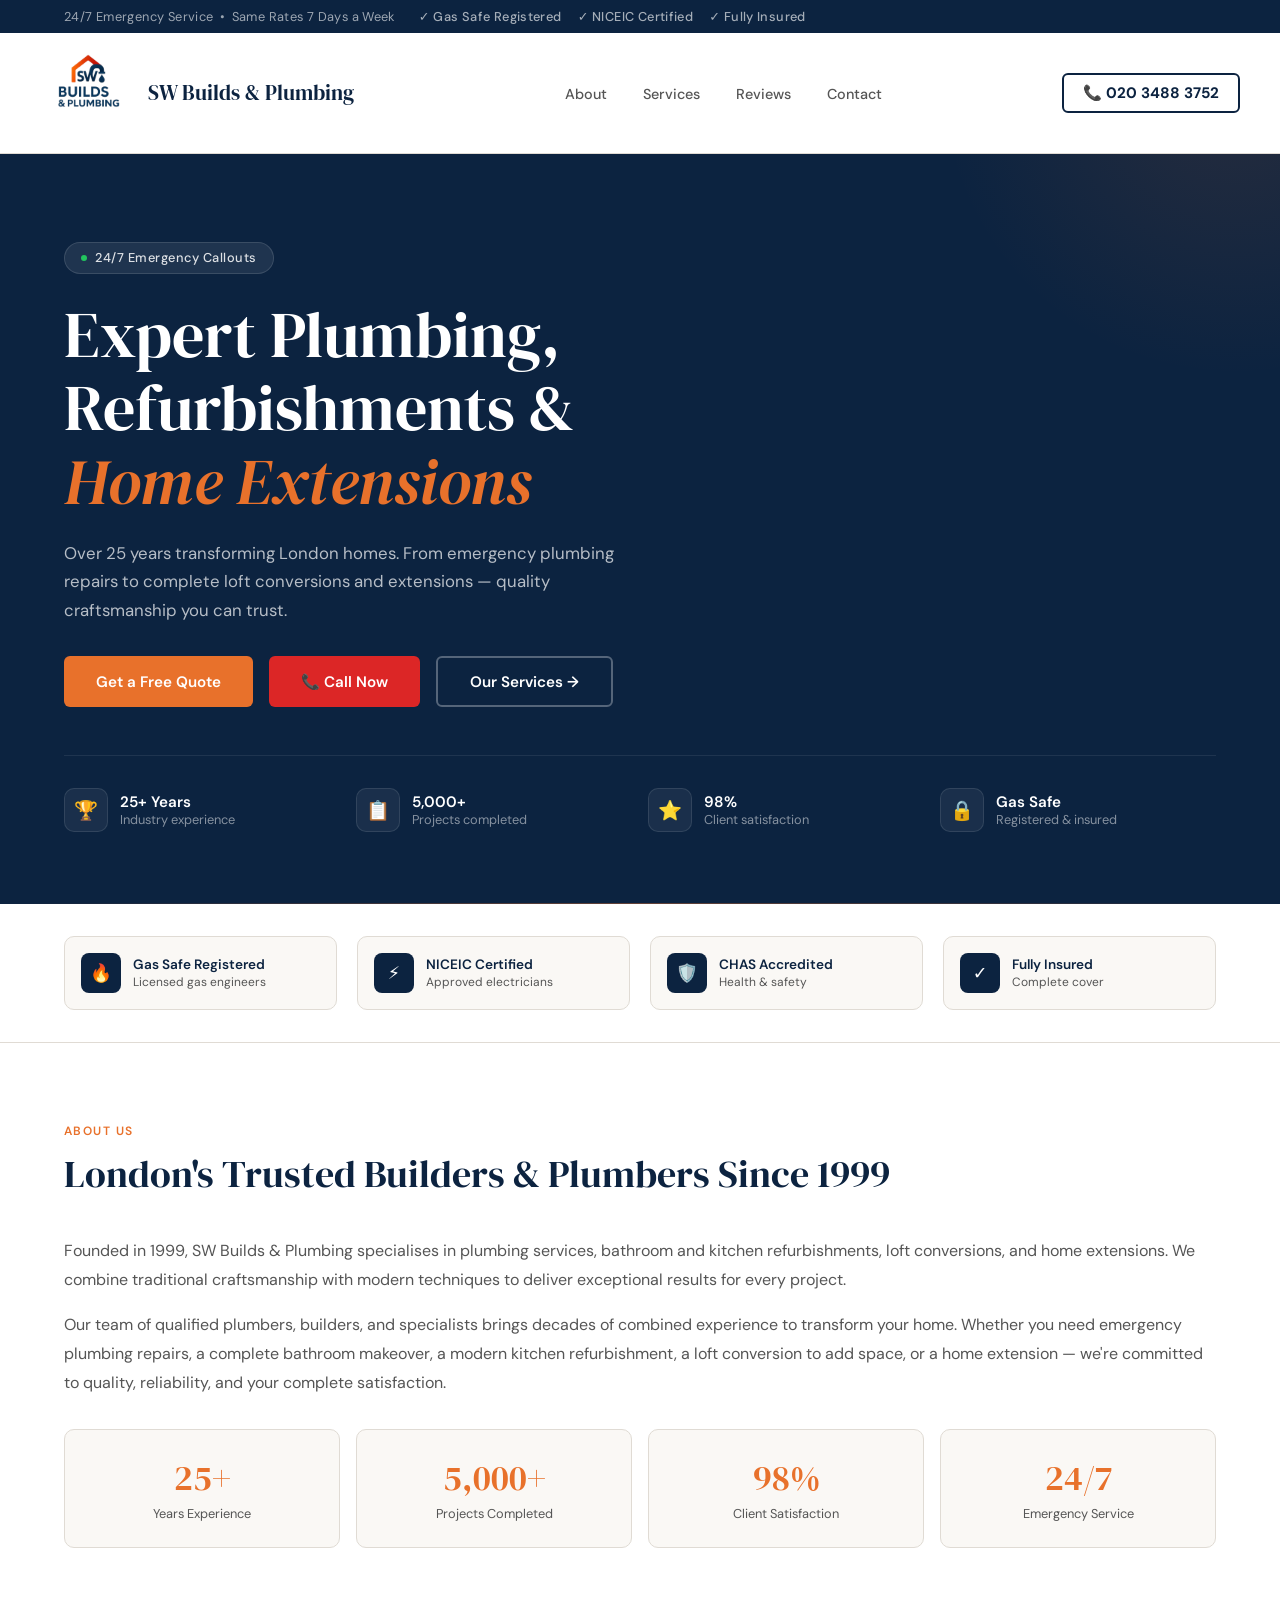
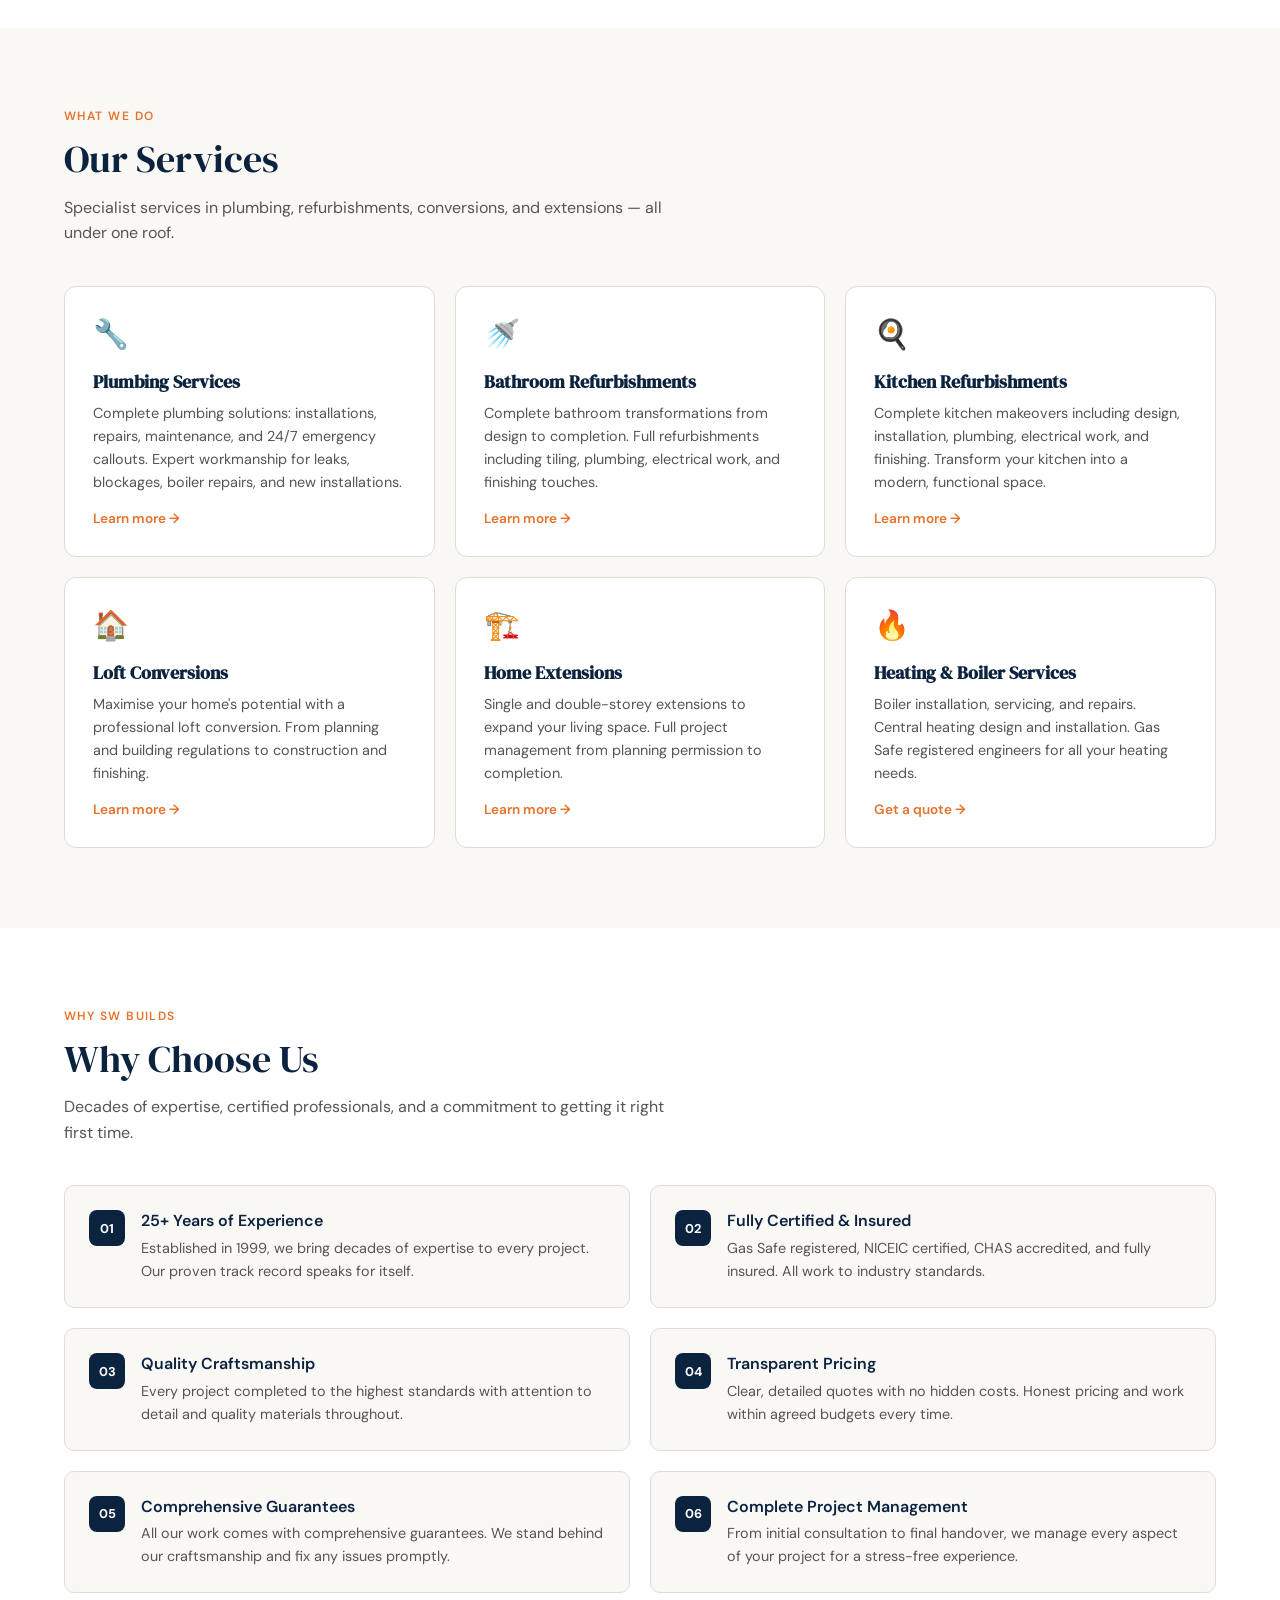
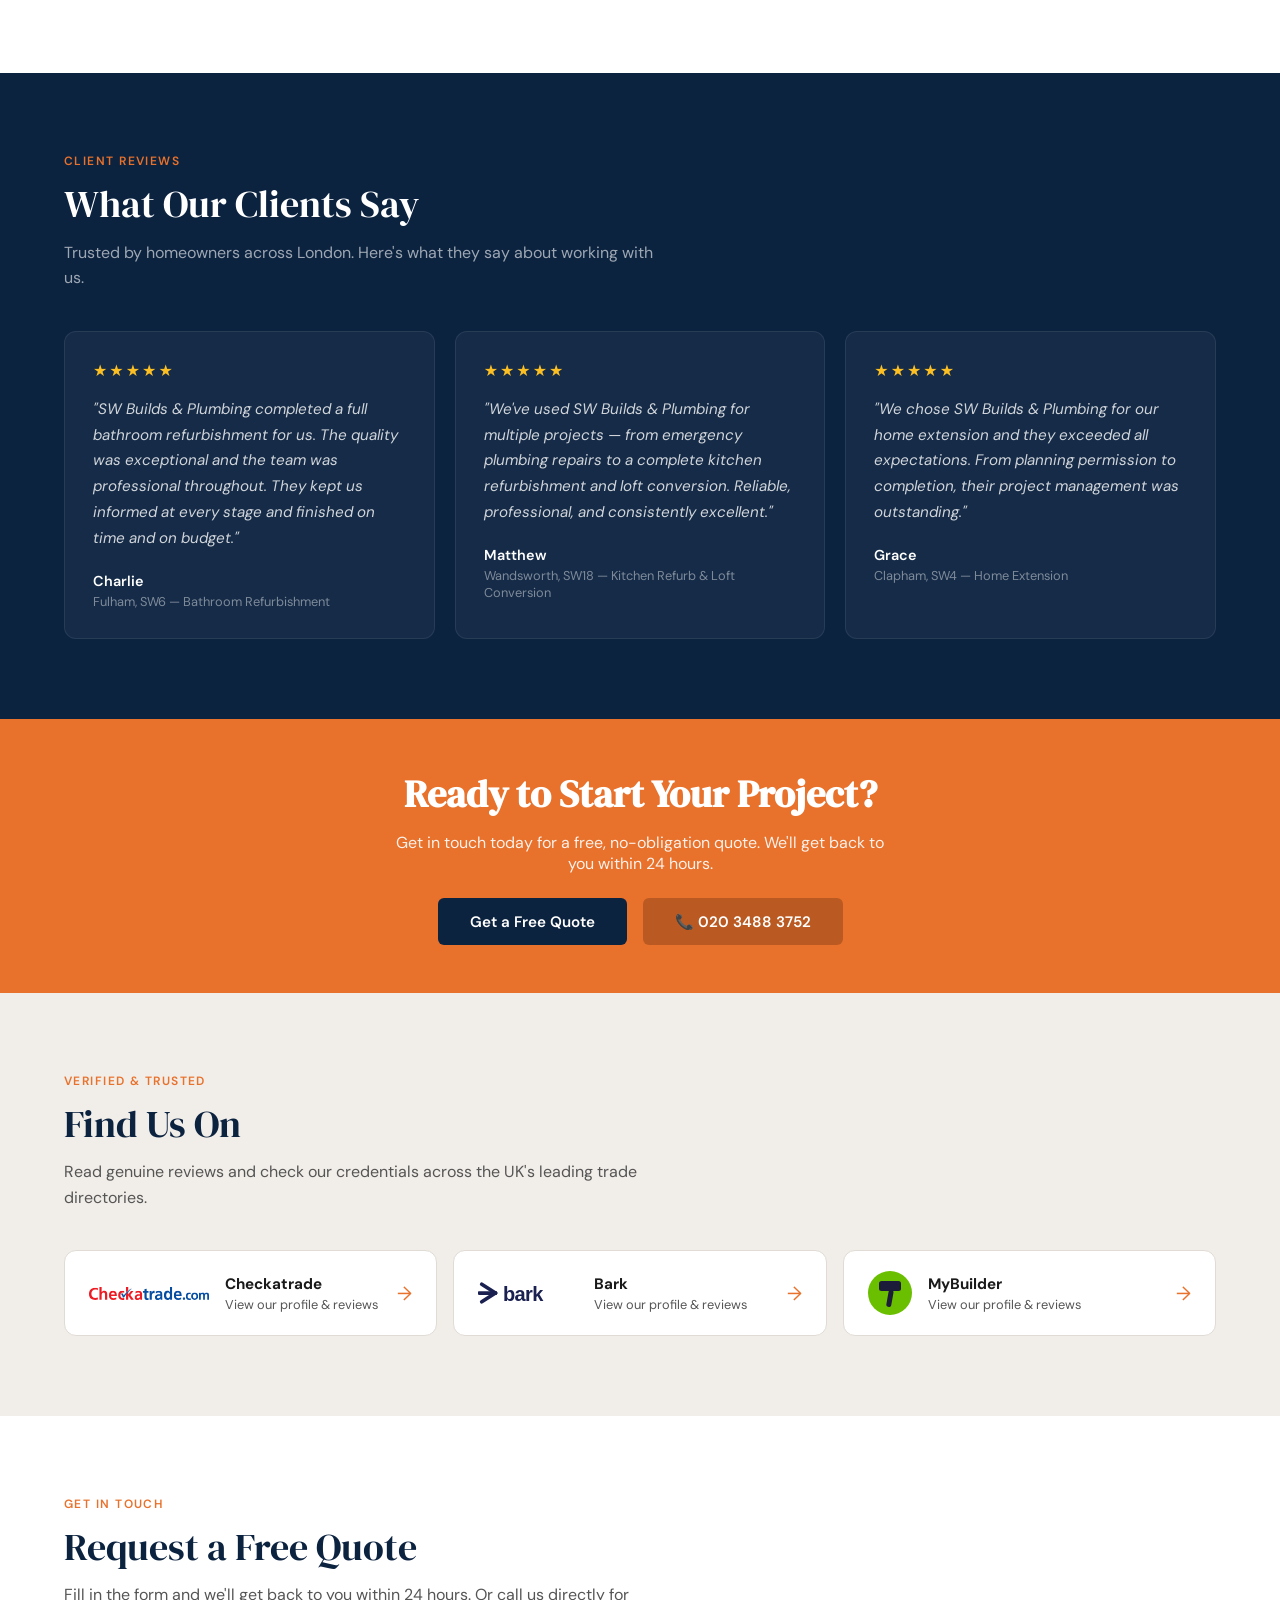
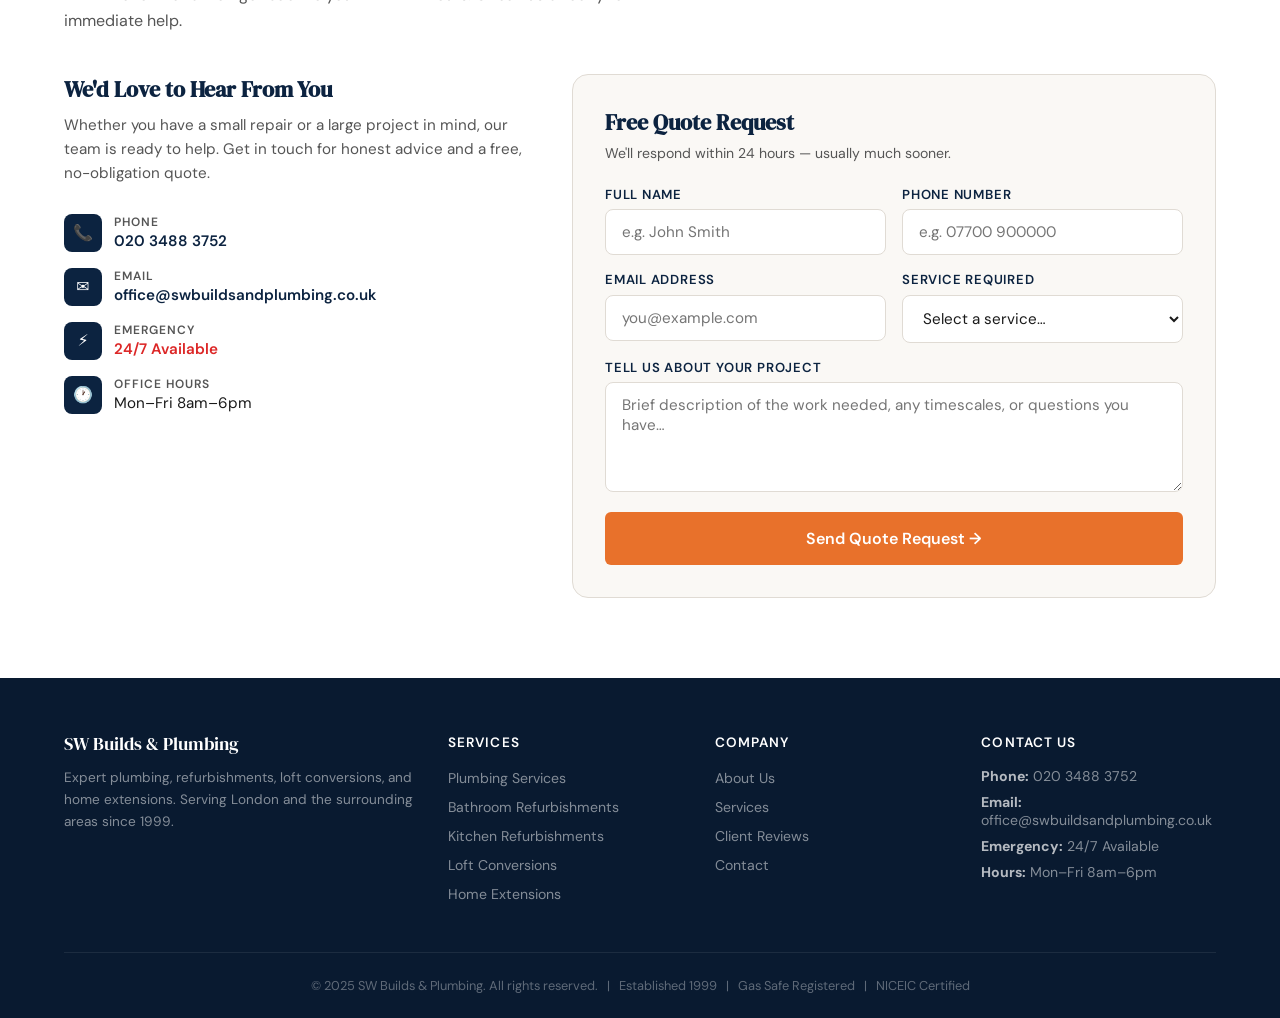
==== index.html @ 870bb6a5 "Add files via upload" ====
<!DOCTYPE html>
<html lang="en">
<head>
  <meta charset="UTF-8" />
  <title>SW Builds & Plumbing — Expert Plumbing, Refurbishments & Extensions in London</title>
  <meta name="description" content="SW Builds & Plumbing — Specialists in plumbing, bathroom & kitchen refurbishments, loft conversions, and home extensions. 25+ years experience. Gas Safe registered. 24/7 emergency service." />
  <meta name="viewport" content="width=device-width, initial-scale=1.0" />
  <link rel="preconnect" href="https://fonts.googleapis.com" />
  <link rel="preconnect" href="https://fonts.gstatic.com" crossorigin />
  <link href="https://fonts.googleapis.com/css2?family=DM+Serif+Display:ital@0;1&family=DM+Sans:ital,opsz,wght@0,9..40,300..800;1,9..40,300..800&display=swap" rel="stylesheet" />
  <style>
    :root {
      --navy: #0c2340;
      --navy-light: #163a5f;
      --orange: #e8712b;
      --orange-hover: #d4621f;
      --red: #dc2626;
      --red-hover: #b91c1c;
      --cream: #faf8f5;
      --warm-gray: #f1ede8;
      --text: #1a1a1a;
      --text-secondary: #555;
      --border: #e0dbd4;
      --white: #ffffff;
      --font-display: 'DM Serif Display', Georgia, serif;
      --font-body: 'DM Sans', system-ui, sans-serif;
    }

    * { box-sizing: border-box; margin: 0; padding: 0; }

    body {
      font-family: var(--font-body);
      background: var(--cream);
      color: var(--text);
      -webkit-font-smoothing: antialiased;
    }

    a { text-decoration: none; color: inherit; }
    img { max-width: 100%; display: block; }

    .container { max-width: 1200px; margin: 0 auto; padding: 0 1.5rem; }

    /* ─── Top Bar ─── */
    .top-bar {
      background: var(--navy);
      color: rgba(255,255,255,0.85);
      font-size: 0.8rem;
      padding: 0.5rem 0;
      letter-spacing: 0.03em;
    }
    .top-bar-inner {
      display: flex;
      justify-content: space-between;
      align-items: center;
      flex-wrap: wrap;
      gap: 0.5rem;
    }
    .top-bar-left {
      display: flex;
      align-items: center;
      gap: 1.5rem;
      font-weight: 400;
    }
    .top-bar-left span { opacity: 0.7; }
    .top-bar-badges {
      display: none;
      gap: 1rem;
      font-weight: 500;
      color: rgba(255,255,255,0.9);
    }
    .top-bar-badges span {
      display: flex;
      align-items: center;
      gap: 0.35rem;
    }
    .emergency-btn {
      font-size: 0.85rem;
      font-weight: 700;
      background: var(--red);
      padding: 0.45rem 1rem;
      border-radius: 6px;
      display: inline-flex;
      align-items: center;
      gap: 0.5rem;
      white-space: nowrap;
      color: white;
      transition: background 0.2s, transform 0.2s;
    }
    .emergency-btn:hover {
      background: var(--red-hover);
      transform: scale(1.03);
    }

    /* ─── Header ─── */
    header {
      background: var(--white);
      border-bottom: 1px solid var(--border);
      position: sticky;
      top: 0;
      z-index: 100;
    }
    .header-inner {
      display: flex;
      justify-content: space-between;
      align-items: center;
      padding: 0.75rem 0;
    }
    .logo {
      display: flex;
      align-items: center;
      gap: 0.75rem;
    }
    .logo img {
      height: 4.5rem;
      width: auto;
      object-fit: contain;
    }
    .logo-text {
      font-family: var(--font-display);
      font-size: 1.15rem;
      color: var(--navy);
      line-height: 1.2;
    }
    .logo-text small {
      display: block;
      font-family: var(--font-body);
      font-size: 0.65rem;
      font-weight: 400;
      color: var(--text-secondary);
      letter-spacing: 0.08em;
      text-transform: uppercase;
      margin-top: 2px;
    }
    nav { display: none; }
    nav a {
      margin-left: 2rem;
      font-size: 0.9rem;
      font-weight: 500;
      color: var(--text-secondary);
      transition: color 0.2s;
      position: relative;
    }
    nav a::after {
      content: '';
      position: absolute;
      bottom: -4px;
      left: 0;
      width: 0;
      height: 2px;
      background: var(--orange);
      transition: width 0.3s;
    }
    nav a:hover { color: var(--navy); }
    nav a:hover::after { width: 100%; }

    .header-phone {
      display: none;
      align-items: center;
      gap: 0.5rem;
      font-weight: 700;
      font-size: 0.95rem;
      color: var(--navy);
      padding: 0.5rem 1.2rem;
      border: 2px solid var(--navy);
      border-radius: 6px;
      transition: all 0.2s;
    }
    .header-phone:hover {
      background: var(--navy);
      color: white;
    }

    /* Mobile toggle */
    .mobile-toggle {
      display: flex;
      flex-direction: column;
      gap: 5px;
      background: none;
      border: none;
      cursor: pointer;
      padding: 4px;
    }
    .mobile-toggle span {
      width: 24px;
      height: 2px;
      background: var(--navy);
      border-radius: 2px;
      transition: all 0.3s;
    }
    .mobile-nav {
      display: none;
      flex-direction: column;
      padding: 1rem 0 1.5rem;
      border-top: 1px solid var(--border);
    }
    .mobile-nav.active { display: flex; }
    .mobile-nav a {
      padding: 0.75rem 0;
      color: var(--text);
      font-size: 1rem;
      font-weight: 500;
      border-bottom: 1px solid var(--border);
    }
    .mobile-nav a:last-child { border-bottom: none; }

    /* ─── Hero ─── */
    .hero {
      background: var(--navy);
      color: white;
      padding: 4rem 0 3.5rem;
      position: relative;
      overflow: hidden;
    }
    .hero::before {
      content: '';
      position: absolute;
      top: -50%;
      right: -20%;
      width: 600px;
      height: 600px;
      background: radial-gradient(circle, rgba(232,113,43,0.12) 0%, transparent 70%);
      pointer-events: none;
    }
    .hero::after {
      content: '';
      position: absolute;
      bottom: 0;
      left: 0;
      right: 0;
      height: 1px;
      background: linear-gradient(90deg, transparent, rgba(232,113,43,0.4), transparent);
    }
    .hero-inner {
      position: relative;
      z-index: 1;
    }
    .hero-badge {
      display: inline-flex;
      align-items: center;
      gap: 0.5rem;
      background: rgba(255,255,255,0.08);
      border: 1px solid rgba(255,255,255,0.12);
      padding: 0.4rem 1rem;
      border-radius: 50px;
      font-size: 0.8rem;
      font-weight: 500;
      letter-spacing: 0.04em;
      color: rgba(255,255,255,0.85);
      margin-bottom: 1.5rem;
    }
    .hero-badge .dot {
      width: 6px;
      height: 6px;
      border-radius: 50%;
      background: #22c55e;
      animation: blink 2s infinite;
    }
    @keyframes blink {
      0%, 100% { opacity: 1; }
      50% { opacity: 0.3; }
    }
    .hero h1 {
      font-family: var(--font-display);
      font-size: 2.8rem;
      font-weight: 400;
      line-height: 1.15;
      margin-bottom: 1.25rem;
      max-width: 700px;
    }
    .hero h1 em {
      font-style: italic;
      color: var(--orange);
    }
    .hero-text {
      font-size: 1.05rem;
      color: rgba(255,255,255,0.7);
      line-height: 1.7;
      margin-bottom: 2rem;
      max-width: 580px;
    }
    .hero-actions {
      display: flex;
      gap: 1rem;
      flex-wrap: wrap;
      margin-bottom: 3rem;
    }
    .btn {
      display: inline-flex;
      align-items: center;
      gap: 0.5rem;
      font-family: var(--font-body);
      font-size: 0.95rem;
      font-weight: 600;
      padding: 0.85rem 2rem;
      border-radius: 6px;
      border: none;
      cursor: pointer;
      transition: all 0.25s;
      text-decoration: none;
    }
    .btn-orange {
      background: var(--orange);
      color: white;
    }
    .btn-orange:hover {
      background: var(--orange-hover);
      transform: translateY(-1px);
      box-shadow: 0 6px 20px rgba(232,113,43,0.35);
    }
    .btn-outline {
      background: transparent;
      color: white;
      border: 2px solid rgba(255,255,255,0.3);
    }
    .btn-outline:hover {
      border-color: white;
      background: rgba(255,255,255,0.05);
    }
    .btn-red {
      background: var(--red);
      color: white;
    }
    .btn-red:hover {
      background: var(--red-hover);
      transform: translateY(-1px);
      box-shadow: 0 6px 20px rgba(220,38,38,0.35);
    }

    /* Hero trust strip */
    .hero-trust {
      display: grid;
      grid-template-columns: repeat(2, 1fr);
      gap: 1rem;
      padding-top: 2rem;
      border-top: 1px solid rgba(255,255,255,0.08);
    }
    .trust-item {
      display: flex;
      align-items: center;
      gap: 0.75rem;
    }
    .trust-icon {
      width: 44px;
      height: 44px;
      border-radius: 10px;
      background: rgba(255,255,255,0.06);
      border: 1px solid rgba(255,255,255,0.1);
      display: flex;
      align-items: center;
      justify-content: center;
      font-size: 1.2rem;
      flex-shrink: 0;
    }
    .trust-label {
      font-size: 0.8rem;
      color: rgba(255,255,255,0.5);
      line-height: 1.3;
    }
    .trust-value {
      font-size: 0.95rem;
      font-weight: 600;
      color: white;
    }

    /* ─── Sections ─── */
    .section { padding: 4rem 0; }
    .section-header {
      margin-bottom: 2.5rem;
    }
    .section-label {
      font-size: 0.75rem;
      font-weight: 600;
      text-transform: uppercase;
      letter-spacing: 0.12em;
      color: var(--orange);
      margin-bottom: 0.75rem;
    }
    .section-header h2 {
      font-family: var(--font-display);
      font-size: 2rem;
      font-weight: 400;
      line-height: 1.2;
      color: var(--navy);
      margin-bottom: 0.75rem;
    }
    .section-header p {
      font-size: 1rem;
      color: var(--text-secondary);
      line-height: 1.6;
      max-width: 600px;
    }

    /* ─── Credentials Bar ─── */
    .creds-bar {
      background: var(--white);
      border-bottom: 1px solid var(--border);
      padding: 2rem 0;
    }
    .creds-grid {
      display: grid;
      grid-template-columns: repeat(2, 1fr);
      gap: 1.25rem;
    }
    .cred-item {
      display: flex;
      align-items: center;
      gap: 0.75rem;
      padding: 1rem;
      background: var(--cream);
      border-radius: 10px;
      border: 1px solid var(--border);
    }
    .cred-icon {
      width: 40px;
      height: 40px;
      border-radius: 8px;
      background: var(--navy);
      color: white;
      display: flex;
      align-items: center;
      justify-content: center;
      font-size: 1.1rem;
      flex-shrink: 0;
    }
    .cred-text {
      font-size: 0.85rem;
      font-weight: 600;
      color: var(--navy);
      line-height: 1.3;
    }
    .cred-text small {
      display: block;
      font-weight: 400;
      color: var(--text-secondary);
      font-size: 0.75rem;
      margin-top: 2px;
    }

    /* ─── About ─── */
    .about-section { background: var(--white); }
    .about-grid {
      display: grid;
      grid-template-columns: 1fr;
      gap: 2.5rem;
    }
    .about-text p {
      font-size: 1rem;
      line-height: 1.8;
      color: var(--text-secondary);
      margin-bottom: 1rem;
    }
    .stats-row {
      display: grid;
      grid-template-columns: repeat(2, 1fr);
      gap: 1rem;
      margin-top: 2rem;
    }
    .stat-card {
      text-align: center;
      padding: 1.5rem 1rem;
      background: var(--cream);
      border-radius: 10px;
      border: 1px solid var(--border);
    }
    .stat-number {
      font-family: var(--font-display);
      font-size: 2.2rem;
      color: var(--orange);
      display: block;
    }
    .stat-label {
      font-size: 0.8rem;
      color: var(--text-secondary);
      margin-top: 0.25rem;
    }

    /* ─── Services ─── */
    .services-section { background: var(--cream); }
    .services-grid {
      display: grid;
      grid-template-columns: 1fr;
      gap: 1rem;
    }
    .service-card {
      background: var(--white);
      border-radius: 12px;
      padding: 1.75rem;
      border: 1px solid var(--border);
      transition: all 0.3s;
      display: block;
      position: relative;
      overflow: hidden;
    }
    .service-card::before {
      content: '';
      position: absolute;
      top: 0;
      left: 0;
      width: 4px;
      height: 0;
      background: var(--orange);
      transition: height 0.3s;
      border-radius: 0 0 4px 0;
    }
    .service-card:hover {
      transform: translateY(-3px);
      box-shadow: 0 12px 40px rgba(12,35,64,0.08);
      border-color: transparent;
    }
    .service-card:hover::before { height: 100%; }
    .service-card .service-icon {
      font-size: 1.8rem;
      margin-bottom: 1rem;
    }
    .service-card h3 {
      font-family: var(--font-display);
      font-size: 1.15rem;
      color: var(--navy);
      margin-bottom: 0.5rem;
    }
    .service-card p {
      font-size: 0.9rem;
      color: var(--text-secondary);
      line-height: 1.6;
    }
    .service-card .arrow {
      display: inline-flex;
      align-items: center;
      gap: 0.35rem;
      font-size: 0.85rem;
      font-weight: 600;
      color: var(--orange);
      margin-top: 1rem;
      transition: gap 0.2s;
    }
    .service-card:hover .arrow { gap: 0.6rem; }

    /* ─── Why Choose Us ─── */
    .why-section { background: var(--white); }
    .features-grid {
      display: grid;
      grid-template-columns: 1fr;
      gap: 1.25rem;
    }
    .feature-card {
      display: flex;
      gap: 1rem;
      align-items: flex-start;
      padding: 1.5rem;
      background: var(--cream);
      border-radius: 10px;
      border: 1px solid var(--border);
    }
    .feature-num {
      width: 36px;
      height: 36px;
      border-radius: 8px;
      background: var(--navy);
      color: white;
      display: flex;
      align-items: center;
      justify-content: center;
      font-size: 0.8rem;
      font-weight: 700;
      flex-shrink: 0;
    }
    .feature-card h3 {
      font-size: 1rem;
      font-weight: 600;
      color: var(--navy);
      margin-bottom: 0.35rem;
    }
    .feature-card p {
      font-size: 0.9rem;
      color: var(--text-secondary);
      line-height: 1.6;
    }

    /* ─── Testimonials ─── */
    .testimonials-section {
      background: var(--navy);
      color: white;
    }
    .testimonials-section .section-label { color: var(--orange); }
    .testimonials-section .section-header h2 { color: white; }
    .testimonials-section .section-header p { color: rgba(255,255,255,0.6); }
    .testimonials-grid {
      display: grid;
      grid-template-columns: 1fr;
      gap: 1.25rem;
    }
    .testimonial-card {
      background: rgba(255,255,255,0.04);
      border: 1px solid rgba(255,255,255,0.08);
      border-radius: 12px;
      padding: 1.75rem;
    }
    .testimonial-stars {
      color: #fbbf24;
      font-size: 1rem;
      letter-spacing: 2px;
      margin-bottom: 1rem;
    }
    .testimonial-text {
      font-size: 0.95rem;
      color: rgba(255,255,255,0.8);
      line-height: 1.7;
      margin-bottom: 1.25rem;
      font-style: italic;
    }
    .testimonial-author {
      font-size: 0.9rem;
      font-weight: 600;
      color: white;
    }
    .testimonial-location {
      font-size: 0.8rem;
      color: rgba(255,255,255,0.45);
      margin-top: 0.2rem;
    }

    /* ─── CTA Band ─── */
    .cta-band {
      background: var(--orange);
      padding: 3rem 0;
      text-align: center;
      color: white;
    }
    .cta-band h2 {
      font-family: var(--font-display);
      font-size: 2rem;
      margin-bottom: 0.75rem;
    }
    .cta-band p {
      font-size: 1rem;
      opacity: 0.9;
      margin-bottom: 1.5rem;
      max-width: 500px;
      margin-left: auto;
      margin-right: auto;
    }
    .cta-band .btn-dark {
      background: var(--navy);
      color: white;
    }
    .cta-band .btn-dark:hover {
      background: var(--navy-light);
      transform: translateY(-1px);
      box-shadow: 0 6px 20px rgba(12,35,64,0.3);
    }

    /* ─── Footer ─── */
    footer {
      background: #091a30;
      color: rgba(255,255,255,0.7);
      padding: 3.5rem 0 1.5rem;
    }
    .footer-grid {
      display: grid;
      grid-template-columns: 1fr;
      gap: 2rem;
      margin-bottom: 2.5rem;
    }
    .footer-brand .logo-text {
      color: white;
      font-size: 1.1rem;
    }
    .footer-brand p {
      font-size: 0.85rem;
      line-height: 1.6;
      margin-top: 0.75rem;
      color: rgba(255,255,255,0.5);
    }
    .footer-col h4 {
      font-size: 0.85rem;
      font-weight: 600;
      text-transform: uppercase;
      letter-spacing: 0.08em;
      color: white;
      margin-bottom: 1rem;
    }
    .footer-col ul { list-style: none; }
    .footer-col li { margin-bottom: 0.5rem; }
    .footer-col a {
      font-size: 0.88rem;
      color: rgba(255,255,255,0.5);
      transition: color 0.2s;
    }
    .footer-col a:hover { color: var(--orange); }
    .footer-col li:not(:has(a)) {
      font-size: 0.88rem;
      color: rgba(255,255,255,0.5);
    }
    .footer-bottom {
      border-top: 1px solid rgba(255,255,255,0.08);
      padding-top: 1.5rem;
      text-align: center;
      font-size: 0.8rem;
      color: rgba(255,255,255,0.35);
    }

    /* ─── Responsive ─── */
    @media (min-width: 768px) {
      .top-bar-badges { display: flex; }
      nav { display: block; }
      .mobile-toggle { display: none; }
      .header-phone { display: flex; }
      .logo img { height: 6rem; }
      .logo-text { font-size: 1.3rem; }

      .hero { padding: 5.5rem 0 4.5rem; }
      .hero h1 { font-size: 3.5rem; }
      .hero-trust { grid-template-columns: repeat(4, 1fr); }

      .creds-grid { grid-template-columns: repeat(4, 1fr); }
      .stats-row { grid-template-columns: repeat(4, 1fr); }
      .services-grid { grid-template-columns: repeat(3, 1fr); }
      .features-grid { grid-template-columns: repeat(2, 1fr); }
      .testimonials-grid { grid-template-columns: repeat(3, 1fr); }
      .footer-grid { grid-template-columns: 1.5fr 1fr 1fr 1fr; }

      .section { padding: 5rem 0; }
      .section-header h2 { font-size: 2.4rem; }
      .cta-band h2 { font-size: 2.4rem; }
    }

    @media (min-width: 1024px) {
      .hero h1 { font-size: 4rem; }
      .services-grid { grid-template-columns: repeat(3, 1fr); gap: 1.25rem; }
    }

    /* ─── Contact Form ─── */
    .contact-section { background: var(--white); }

    /* ─── Trusted Platforms ─── */
    .trusted-platforms-section { background: var(--warm-gray); }

    .platforms-grid {
      display: grid;
      grid-template-columns: 1fr;
      gap: 1rem;
      margin-top: 2.5rem;
    }

    .platform-card {
      display: flex;
      align-items: center;
      gap: 1rem;
      background: var(--white);
      border: 1.5px solid var(--border);
      border-radius: 12px;
      padding: 1.25rem 1.5rem;
      transition: border-color 0.2s, box-shadow 0.2s, transform 0.2s;
      cursor: pointer;
    }

    .platform-card:hover {
      border-color: var(--orange);
      box-shadow: 0 4px 20px rgba(0,0,0,0.08);
      transform: translateY(-2px);
    }

    .platform-logo-wrap {
      flex-shrink: 0;
      width: 110px;
      height: 36px;
      display: flex;
      align-items: center;
    }

    .platform-logo-wrap svg { width: 100%; height: 100%; }

    .platform-info {
      flex: 1;
      display: flex;
      flex-direction: column;
      gap: 0.15rem;
    }

    .platform-info strong {
      font-size: 0.95rem;
      color: var(--text);
    }

    .platform-info span {
      font-size: 0.8rem;
      color: var(--text-secondary);
    }

    .platform-arrow {
      font-size: 1.2rem;
      color: var(--orange);
      flex-shrink: 0;
    }

    @media (min-width: 768px) {
      .platforms-grid { grid-template-columns: repeat(3, 1fr); }
    }
    .contact-grid {
      display: grid;
      grid-template-columns: 1fr;
      gap: 3rem;
    }
    .contact-info-block h3 {
      font-family: var(--font-display);
      font-size: 1.4rem;
      color: var(--navy);
      margin-bottom: 0.5rem;
    }
    .contact-info-block p {
      font-size: 0.95rem;
      color: var(--text-secondary);
      line-height: 1.6;
      margin-bottom: 1.75rem;
    }
    .contact-details {
      display: flex;
      flex-direction: column;
      gap: 1rem;
    }
    .contact-detail-item {
      display: flex;
      align-items: center;
      gap: 0.75rem;
      font-size: 0.95rem;
      color: var(--text);
    }
    .contact-detail-icon {
      width: 38px;
      height: 38px;
      border-radius: 8px;
      background: var(--navy);
      color: white;
      display: flex;
      align-items: center;
      justify-content: center;
      font-size: 1rem;
      flex-shrink: 0;
    }
    .contact-detail-item strong {
      display: block;
      font-size: 0.75rem;
      font-weight: 600;
      text-transform: uppercase;
      letter-spacing: 0.08em;
      color: var(--text-secondary);
      margin-bottom: 1px;
    }
    .quote-form-card {
      background: var(--cream);
      border-radius: 16px;
      padding: 2rem;
      border: 1px solid var(--border);
    }
    .quote-form-card h3 {
      font-family: var(--font-display);
      font-size: 1.4rem;
      color: var(--navy);
      margin-bottom: 0.4rem;
    }
    .quote-form-card p {
      font-size: 0.88rem;
      color: var(--text-secondary);
      margin-bottom: 1.5rem;
    }
    .form-row {
      display: grid;
      grid-template-columns: 1fr;
      gap: 1rem;
      margin-bottom: 1rem;
    }
    .form-group {
      display: flex;
      flex-direction: column;
      gap: 0.4rem;
    }
    .form-group label {
      font-size: 0.82rem;
      font-weight: 600;
      color: var(--navy);
      text-transform: uppercase;
      letter-spacing: 0.06em;
    }
    .form-group input,
    .form-group select,
    .form-group textarea {
      font-family: var(--font-body);
      font-size: 0.95rem;
      padding: 0.75rem 1rem;
      border: 1.5px solid var(--border);
      border-radius: 8px;
      background: var(--white);
      color: var(--text);
      transition: border-color 0.2s, box-shadow 0.2s;
      outline: none;
    }
    .form-group input:focus,
    .form-group select:focus,
    .form-group textarea:focus {
      border-color: var(--navy);
      box-shadow: 0 0 0 3px rgba(12,35,64,0.07);
    }
    .form-group textarea { resize: vertical; min-height: 110px; }
    .form-success {
      display: none;
      text-align: center;
      padding: 2rem;
    }
    .form-success .check {
      width: 56px;
      height: 56px;
      border-radius: 50%;
      background: #22c55e;
      color: white;
      font-size: 1.5rem;
      display: flex;
      align-items: center;
      justify-content: center;
      margin: 0 auto 1rem;
    }
    .form-success h4 {
      font-family: var(--font-display);
      font-size: 1.3rem;
      color: var(--navy);
      margin-bottom: 0.5rem;
    }
    .form-success p { font-size: 0.95rem; color: var(--text-secondary); }

    @media (min-width: 768px) {
      .contact-grid { grid-template-columns: 1fr 1.4fr; }
      .form-row { grid-template-columns: 1fr 1fr; }
    }

    /* ─── Scroll Animations ─── */
    .fade-up {
      opacity: 0;
      transform: translateY(24px);
      transition: opacity 0.6s ease, transform 0.6s ease;
    }
    .fade-up.visible {
      opacity: 1;
      transform: translateY(0);
    }
  </style>
</head>
<body>

  <!-- Top Bar -->
  <div class="top-bar">
    <div class="container top-bar-inner">
      <div class="top-bar-left">
        <span>24/7 Emergency Service&ensp;•&ensp;Same Rates 7 Days a Week</span>
        <div class="top-bar-badges">
          <span>✓ Gas Safe Registered</span>
          <span>✓ NICEIC Certified</span>
          <span>✓ Fully Insured</span>
        </div>
      </div>
    </div>
  </div>

  <!-- Header -->
  <header>
    <div class="container header-inner">
      <a href="index.html" class="logo">
        <img src="logo.png" alt="SW Builds & Plumbing" />
        <div class="logo-text">
          SW Builds &amp; Plumbing
          
        </div>
      </a>
      <nav>
        <a href="#about">About</a>
        <a href="#services">Services</a>
        <a href="#projects">Reviews</a>
        <a href="#contact">Contact</a>
      </nav>
      <a href="tel:02034883752" class="header-phone">📞 020 3488 3752</a>
      <button class="mobile-toggle" id="mobileMenuToggle" aria-label="Menu">
        <span></span><span></span><span></span>
      </button>
    </div>
    <div class="container">
      <nav class="mobile-nav" id="mobileNav">
        <a href="#about">About</a>
        <a href="#services">Services</a>
        <a href="#projects">Reviews</a>
        <a href="#contact">Contact</a>
        <a href="tel:02034883752" style="color:var(--red);font-weight:700;">📞 020 3488 3752</a>
      </nav>
    </div>
  </header>

  <!-- Hero -->
  <section class="hero">
    <div class="container hero-inner">
      <div class="hero-badge"><span class="dot"></span> 24/7 Emergency Callouts</div>
      <h1>Expert Plumbing, Refurbishments &amp; <em>Home&nbsp;Extensions</em></h1>
      <p class="hero-text">
        Over 25 years transforming London homes. From emergency plumbing repairs to complete
        loft conversions and extensions — quality craftsmanship you can trust.
      </p>
      <div class="hero-actions">
        <a href="#contact" class="btn btn-orange">Get a Free Quote</a>
        <a href="tel:02034883752" class="btn btn-red">📞 Call Now</a>
        <a href="#services" class="btn btn-outline">Our Services →</a>
      </div>
      <div class="hero-trust">
        <div class="trust-item">
          <div class="trust-icon">🏆</div>
          <div>
            <div class="trust-value">25+ Years</div>
            <div class="trust-label">Industry experience</div>
          </div>
        </div>
        <div class="trust-item">
          <div class="trust-icon">📋</div>
          <div>
            <div class="trust-value">5,000+</div>
            <div class="trust-label">Projects completed</div>
          </div>
        </div>
        <div class="trust-item">
          <div class="trust-icon">⭐</div>
          <div>
            <div class="trust-value">98%</div>
            <div class="trust-label">Client satisfaction</div>
          </div>
        </div>
        <div class="trust-item">
          <div class="trust-icon">🔒</div>
          <div>
            <div class="trust-value">Gas Safe</div>
            <div class="trust-label">Registered &amp; insured</div>
          </div>
        </div>
      </div>
    </div>
  </section>

  <!-- Credentials -->
  <section class="creds-bar">
    <div class="container">
      <div class="creds-grid">
        <div class="cred-item">
          <div class="cred-icon">🔥</div>
          <div class="cred-text">Gas Safe Registered<small>Licensed gas engineers</small></div>
        </div>
        <div class="cred-item">
          <div class="cred-icon">⚡</div>
          <div class="cred-text">NICEIC Certified<small>Approved electricians</small></div>
        </div>
        <div class="cred-item">
          <div class="cred-icon">🛡️</div>
          <div class="cred-text">CHAS Accredited<small>Health &amp; safety</small></div>
        </div>
        <div class="cred-item">
          <div class="cred-icon">✓</div>
          <div class="cred-text">Fully Insured<small>Complete cover</small></div>
        </div>
      </div>
    </div>
  </section>

  <!-- About -->
  <section class="section about-section" id="about">
    <div class="container">
      <div class="about-grid">
        <div class="about-text fade-up">
          <div class="section-header">
            <div class="section-label">About Us</div>
            <h2>London's Trusted Builders &amp; Plumbers Since 1999</h2>
          </div>
          <p>
            Founded in 1999, SW Builds &amp; Plumbing specialises in plumbing services, bathroom
            and kitchen refurbishments, loft conversions, and home extensions. We combine traditional
            craftsmanship with modern techniques to deliver exceptional results for every project.
          </p>
          <p>
            Our team of qualified plumbers, builders, and specialists brings decades of combined
            experience to transform your home. Whether you need emergency plumbing repairs, a complete
            bathroom makeover, a modern kitchen refurbishment, a loft conversion to add space, or a
            home extension — we're committed to quality, reliability, and your complete satisfaction.
          </p>
          <div class="stats-row">
            <div class="stat-card">
              <span class="stat-number">25+</span>
              <span class="stat-label">Years Experience</span>
            </div>
            <div class="stat-card">
              <span class="stat-number">5,000+</span>
              <span class="stat-label">Projects Completed</span>
            </div>
            <div class="stat-card">
              <span class="stat-number">98%</span>
              <span class="stat-label">Client Satisfaction</span>
            </div>
            <div class="stat-card">
              <span class="stat-number">24/7</span>
              <span class="stat-label">Emergency Service</span>
            </div>
          </div>
        </div>
      </div>
    </div>
  </section>

  <!-- Services -->
  <section class="section services-section" id="services">
    <div class="container">
      <div class="section-header fade-up">
        <div class="section-label">What We Do</div>
        <h2>Our Services</h2>
        <p>Specialist services in plumbing, refurbishments, conversions, and extensions — all under one roof.</p>
      </div>
      <div class="services-grid">
        <a href="plumbing-services.html" class="service-card fade-up">
          <div class="service-icon">🔧</div>
          <h3>Plumbing Services</h3>
          <p>Complete plumbing solutions: installations, repairs, maintenance, and 24/7 emergency callouts. Expert workmanship for leaks, blockages, boiler repairs, and new installations.</p>
          <span class="arrow">Learn more →</span>
        </a>
        <a href="bathroom-refurb.html" class="service-card fade-up">
          <div class="service-icon">🚿</div>
          <h3>Bathroom Refurbishments</h3>
          <p>Complete bathroom transformations from design to completion. Full refurbishments including tiling, plumbing, electrical work, and finishing touches.</p>
          <span class="arrow">Learn more →</span>
        </a>
        <a href="kitchen-refurb.html" class="service-card fade-up">
          <div class="service-icon">🍳</div>
          <h3>Kitchen Refurbishments</h3>
          <p>Complete kitchen makeovers including design, installation, plumbing, electrical work, and finishing. Transform your kitchen into a modern, functional space.</p>
          <span class="arrow">Learn more →</span>
        </a>
        <a href="loft-conversions.html" class="service-card fade-up">
          <div class="service-icon">🏠</div>
          <h3>Loft Conversions</h3>
          <p>Maximise your home's potential with a professional loft conversion. From planning and building regulations to construction and finishing.</p>
          <span class="arrow">Learn more →</span>
        </a>
        <a href="home-extensions.html" class="service-card fade-up">
          <div class="service-icon">🏗️</div>
          <h3>Home Extensions</h3>
          <p>Single and double-storey extensions to expand your living space. Full project management from planning permission to completion.</p>
          <span class="arrow">Learn more →</span>
        </a>
        <a href="#contact" class="service-card fade-up">
          <div class="service-icon">🔥</div>
          <h3>Heating &amp; Boiler Services</h3>
          <p>Boiler installation, servicing, and repairs. Central heating design and installation. Gas Safe registered engineers for all your heating needs.</p>
          <span class="arrow">Get a quote →</span>
        </a>
      </div>
    </div>
  </section>

  <!-- Why Choose Us -->
  <section class="section why-section">
    <div class="container">
      <div class="section-header fade-up">
        <div class="section-label">Why SW Builds</div>
        <h2>Why Choose Us</h2>
        <p>Decades of expertise, certified professionals, and a commitment to getting it right first time.</p>
      </div>
      <div class="features-grid">
        <div class="feature-card fade-up">
          <div class="feature-num">01</div>
          <div>
            <h3>25+ Years of Experience</h3>
            <p>Established in 1999, we bring decades of expertise to every project. Our proven track record speaks for itself.</p>
          </div>
        </div>
        <div class="feature-card fade-up">
          <div class="feature-num">02</div>
          <div>
            <h3>Fully Certified &amp; Insured</h3>
            <p>Gas Safe registered, NICEIC certified, CHAS accredited, and fully insured. All work to industry standards.</p>
          </div>
        </div>
        <div class="feature-card fade-up">
          <div class="feature-num">03</div>
          <div>
            <h3>Quality Craftsmanship</h3>
            <p>Every project completed to the highest standards with attention to detail and quality materials throughout.</p>
          </div>
        </div>
        <div class="feature-card fade-up">
          <div class="feature-num">04</div>
          <div>
            <h3>Transparent Pricing</h3>
            <p>Clear, detailed quotes with no hidden costs. Honest pricing and work within agreed budgets every time.</p>
          </div>
        </div>
        <div class="feature-card fade-up">
          <div class="feature-num">05</div>
          <div>
            <h3>Comprehensive Guarantees</h3>
            <p>All our work comes with comprehensive guarantees. We stand behind our craftsmanship and fix any issues promptly.</p>
          </div>
        </div>
        <div class="feature-card fade-up">
          <div class="feature-num">06</div>
          <div>
            <h3>Complete Project Management</h3>
            <p>From initial consultation to final handover, we manage every aspect of your project for a stress-free experience.</p>
          </div>
        </div>
      </div>
    </div>
  </section>

  <!-- Testimonials -->
  <section class="section testimonials-section" id="projects">
    <div class="container">
      <div class="section-header fade-up">
        <div class="section-label">Client Reviews</div>
        <h2>What Our Clients Say</h2>
        <p>Trusted by homeowners across London. Here's what they say about working with us.</p>
      </div>
      <div class="testimonials-grid">
        <article class="testimonial-card fade-up">
          <div class="testimonial-stars">★★★★★</div>
          <p class="testimonial-text">
            "SW Builds &amp; Plumbing completed a full bathroom refurbishment for us. The quality was exceptional and the team was professional throughout. They kept us informed at every stage and finished on time and on budget."
          </p>
          <div class="testimonial-author">Charlie</div>
          <div class="testimonial-location">Fulham, SW6 — Bathroom Refurbishment</div>
        </article>
        <article class="testimonial-card fade-up">
          <div class="testimonial-stars">★★★★★</div>
          <p class="testimonial-text">
            "We've used SW Builds &amp; Plumbing for multiple projects — from emergency plumbing repairs to a complete kitchen refurbishment and loft conversion. Reliable, professional, and consistently excellent."
          </p>
          <div class="testimonial-author">Matthew</div>
          <div class="testimonial-location">Wandsworth, SW18 — Kitchen Refurb &amp; Loft Conversion</div>
        </article>
        <article class="testimonial-card fade-up">
          <div class="testimonial-stars">★★★★★</div>
          <p class="testimonial-text">
            "We chose SW Builds &amp; Plumbing for our home extension and they exceeded all expectations. From planning permission to completion, their project management was outstanding."
          </p>
          <div class="testimonial-author">Grace</div>
          <div class="testimonial-location">Clapham, SW4 — Home Extension</div>
        </article>
      </div>
    </div>
  </section>

  <!-- CTA Band -->
  <section class="cta-band">
    <div class="container">
      <h2>Ready to Start Your Project?</h2>
      <p>Get in touch today for a free, no-obligation quote. We'll get back to you within 24 hours.</p>
      <div style="display:flex;gap:1rem;justify-content:center;flex-wrap:wrap;">
        <a href="#contact" class="btn btn-dark">Get a Free Quote</a>
        <a href="tel:02034883752" class="btn" style="background:rgba(0,0,0,0.2);color:white;">📞 020 3488 3752</a>
      </div>
    </div>
  </section>

  <!-- Trade Directory Links -->
  <section class="section trusted-platforms-section">
    <div class="container">
      <div class="section-header fade-up">
        <div class="section-label">Verified &amp; Trusted</div>
        <h2>Find Us On</h2>
        <p>Read genuine reviews and check our credentials across the UK's leading trade directories.</p>
      </div>
      <div class="platforms-grid fade-up">

        <a href="https://www.checkatrade.com/trades/swbuildsandplumbing" target="_blank" rel="noopener" class="platform-card">
          <div class="platform-logo-wrap checkatrade-logo" style="width:120px;height:36px;">
            <img src="checkatrade-logo.svg" alt="Checkatrade" style="width:100%;height:100%;object-fit:contain;"/>
          </div>
          <div class="platform-info">
            <strong>Checkatrade</strong>
            <span>View our profile &amp; reviews</span>
          </div>
          <div class="platform-arrow">→</div>
        </a>

        <a href="https://www.bark.com/en/gb/b/sw-builds-amp-plumbing/J3YjeR/" target="_blank" rel="noopener" class="platform-card">
          <div class="platform-logo-wrap bark-logo" style="width:100px;height:36px;">
            <svg viewBox="0 0 160 56" xmlns="http://www.w3.org/2000/svg" aria-label="Bark" style="width:100%;height:100%;">
              <!-- Megaphone / signal icon: 3 radiating lines from a point -->
              <line x1="28" y1="28" x2="6"  y2="14" stroke="#1a2050" stroke-width="6" stroke-linecap="round"/>
              <line x1="28" y1="28" x2="2"  y2="28" stroke="#1a2050" stroke-width="6" stroke-linecap="round"/>
              <line x1="28" y1="28" x2="6"  y2="42" stroke="#1a2050" stroke-width="6" stroke-linecap="round"/>
              <!-- "bark" wordmark -->
              <text x="40" y="40" font-family="'Arial Black',Arial,sans-serif" font-weight="900" font-size="32" fill="#1a2050" letter-spacing="-1">bark</text>
            </svg>
          </div>
          <div class="platform-info">
            <strong>Bark</strong>
            <span>View our profile &amp; reviews</span>
          </div>
          <div class="platform-arrow">→</div>
        </a>

        <a href="https://www.mybuilder.com/profile/available_plumbers" target="_blank" rel="noopener" class="platform-card">
          <div class="platform-logo-wrap mybuilder-logo" style="width:44px;height:44px;">
            <svg viewBox="0 0 44 44" xmlns="http://www.w3.org/2000/svg" aria-label="MyBuilder" style="width:44px;height:44px;">
              <circle cx="22" cy="22" r="22" fill="#6abf00"/>
              <!-- Hammer head -->
              <rect x="11" y="10" width="22" height="10" rx="2.5" fill="#1c1c3a"/>
              <!-- Hammer handle -->
              <rect x="19.5" y="19" width="5" height="17" rx="2" transform="rotate(10 22 27)" fill="#1c1c3a"/>
            </svg>
          </div>
          <div class="platform-info">
            <strong>MyBuilder</strong>
            <span>View our profile &amp; reviews</span>
          </div>
          <div class="platform-arrow">→</div>
        </a>


      </div>
    </div>
  </section>

  <!-- Contact / Quote Form -->
  <section class="section contact-section" id="contact">
    <div class="container">
      <div class="section-header fade-up">
        <div class="section-label">Get In Touch</div>
        <h2>Request a Free Quote</h2>
        <p>Fill in the form and we'll get back to you within 24 hours. Or call us directly for immediate help.</p>
      </div>
      <div class="contact-grid">
        <div class="contact-info-block fade-up">
          <h3>We'd Love to Hear From You</h3>
          <p>Whether you have a small repair or a large project in mind, our team is ready to help. Get in touch for honest advice and a free, no-obligation quote.</p>
          <div class="contact-details">
            <div class="contact-detail-item">
              <div class="contact-detail-icon">📞</div>
              <div>
                <strong>Phone</strong>
                <a href="tel:02034883752" style="color:var(--navy);font-weight:600;">020 3488 3752</a>
              </div>
            </div>
            <div class="contact-detail-item">
              <div class="contact-detail-icon">✉️</div>
              <div>
                <strong>Email</strong>
                <a href="mailto:office@swbuildsandplumbing.co.uk" style="color:var(--navy);font-weight:600;">office@swbuildsandplumbing.co.uk</a>
              </div>
            </div>
            <div class="contact-detail-item">
              <div class="contact-detail-icon">⚡</div>
              <div>
                <strong>Emergency</strong>
                <span style="font-weight:600;color:var(--red);">24/7 Available</span>
              </div>
            </div>
            <div class="contact-detail-item">
              <div class="contact-detail-icon">🕐</div>
              <div>
                <strong>Office Hours</strong>
                <span>Mon–Fri 8am–6pm</span>
              </div>
            </div>
          </div>
        </div>
        <div class="quote-form-card fade-up">
          <h3>Free Quote Request</h3>
          <p>We'll respond within 24 hours — usually much sooner.</p>
          <form id="quoteForm" action="https://formspree.io/f/mkoqkvbd" method="POST">
            <div class="form-row">
              <div class="form-group">
                <label for="name">Full Name</label>
                <input type="text" id="name" name="name" placeholder="e.g. John Smith" required />
              </div>
              <div class="form-group">
                <label for="phone">Phone Number</label>
                <input type="tel" id="phone" name="phone" placeholder="e.g. 07700 900000" required />
              </div>
            </div>
            <div class="form-row">
              <div class="form-group">
                <label for="email">Email Address</label>
                <input type="email" id="email" name="email" placeholder="you@example.com" required />
              </div>
              <div class="form-group">
                <label for="service">Service Required</label>
                <select id="service" name="service" required>
                  <option value="">Select a service…</option>
                  <option value="plumbing">Plumbing Services</option>
                  <option value="bathroom">Bathroom Refurbishment</option>
                  <option value="kitchen">Kitchen Refurbishment</option>
                  <option value="loft">Loft Conversion</option>
                  <option value="extension">Home Extension</option>
                  <option value="heating">Heating &amp; Boiler</option>
                  <option value="emergency">Emergency Plumbing</option>
                  <option value="other">Other</option>
                </select>
              </div>
            </div>
            <div class="form-group" style="margin-bottom:1.25rem;">
              <label for="message">Tell Us About Your Project</label>
              <textarea id="message" name="message" placeholder="Brief description of the work needed, any timescales, or questions you have…"></textarea>
            </div>
            <button type="submit" class="btn btn-orange" style="width:100%;justify-content:center;font-size:1rem;padding:1rem;">
              Send Quote Request →
            </button>
          </form>
          <div class="form-success" id="formSuccess">
            <div class="check">✓</div>
            <h4>Message Sent!</h4>
            <p>Thanks for getting in touch. We'll be back to you within 24 hours.</p>
          </div>
        </div>
      </div>
    </div>
  </section>

  <!-- Footer -->
  <footer>
    <div class="container">
      <div class="footer-grid">
        <div class="footer-brand">
          <div class="logo-text" style="font-family:var(--font-display);">SW Builds &amp; Plumbing</div>
          <p>Expert plumbing, refurbishments, loft conversions, and home extensions. Serving London and the surrounding areas since 1999.</p>
        </div>
        <div class="footer-col">
          <h4>Services</h4>
          <ul>
            <li><a href="plumbing-services.html">Plumbing Services</a></li>
            <li><a href="bathroom-refurb.html">Bathroom Refurbishments</a></li>
            <li><a href="kitchen-refurb.html">Kitchen Refurbishments</a></li>
            <li><a href="loft-conversions.html">Loft Conversions</a></li>
            <li><a href="home-extensions.html">Home Extensions</a></li>
          </ul>
        </div>
        <div class="footer-col">
          <h4>Company</h4>
          <ul>
            <li><a href="#about">About Us</a></li>
            <li><a href="#services">Services</a></li>
            <li><a href="#projects">Client Reviews</a></li>
            <li><a href="#contact">Contact</a></li>
          </ul>
        </div>
        <div class="footer-col">
          <h4>Contact Us</h4>
          <ul>
            <li><strong style="color:rgba(255,255,255,0.7);">Phone:</strong> 020 3488 3752</li>
            <li><strong style="color:rgba(255,255,255,0.7);">Email:</strong> office@swbuildsandplumbing.co.uk</li>
            <li><strong style="color:rgba(255,255,255,0.7);">Emergency:</strong> 24/7 Available</li>
            <li><strong style="color:rgba(255,255,255,0.7);">Hours:</strong> Mon–Fri 8am–6pm</li>
          </ul>
        </div>
      </div>
      <div class="footer-bottom">
        &copy; 2025 SW Builds &amp; Plumbing. All rights reserved. &ensp;|&ensp; Established 1999 &ensp;|&ensp; Gas Safe Registered &ensp;|&ensp; NICEIC Certified
      </div>
    </div>
  </footer>

  <script>
    // Mobile menu
    const toggle = document.getElementById('mobileMenuToggle');
    const mobileNav = document.getElementById('mobileNav');
    if (toggle && mobileNav) {
      toggle.addEventListener('click', () => mobileNav.classList.toggle('active'));
    }

    // Smooth scroll
    document.querySelectorAll('a[href^="#"]').forEach(a => {
      a.addEventListener('click', function(e) {
        e.preventDefault();
        const t = document.querySelector(this.getAttribute('href'));
        if (t) t.scrollIntoView({ behavior: 'smooth', block: 'start' });
        if (mobileNav) mobileNav.classList.remove('active');
      });
    });

    // Quote form
    const quoteForm = document.getElementById('quoteForm');
    const formSuccess = document.getElementById('formSuccess');
    if (quoteForm) {
      quoteForm.addEventListener('submit', async function(e) {
        e.preventDefault();
        const btn = quoteForm.querySelector('button[type="submit"]');
        btn.textContent = 'Sending…';
        btn.disabled = true;
        try {
          const res = await fetch(quoteForm.action, {
            method: 'POST',
            body: new FormData(quoteForm),
            headers: { 'Accept': 'application/json' }
          });
          if (res.ok) {
            quoteForm.style.display = 'none';
            formSuccess.style.display = 'block';
          } else {
            btn.textContent = 'Send Quote Request →';
            btn.disabled = false;
            alert('Something went wrong. Please call us on 020 3488 3752.');
          }
        } catch {
          btn.textContent = 'Send Quote Request →';
          btn.disabled = false;
          alert('Something went wrong. Please call us on 020 3488 3752.');
        }
      });
    }

    // Scroll animations
    const observer = new IntersectionObserver((entries) => {
      entries.forEach((entry, i) => {
        if (entry.isIntersecting) {
          setTimeout(() => entry.target.classList.add('visible'), i * 80);
          observer.unobserve(entry.target);
        }
      });
    }, { threshold: 0.1 });
    document.querySelectorAll('.fade-up').forEach(el => observer.observe(el));
  </script>

</body>
</html>
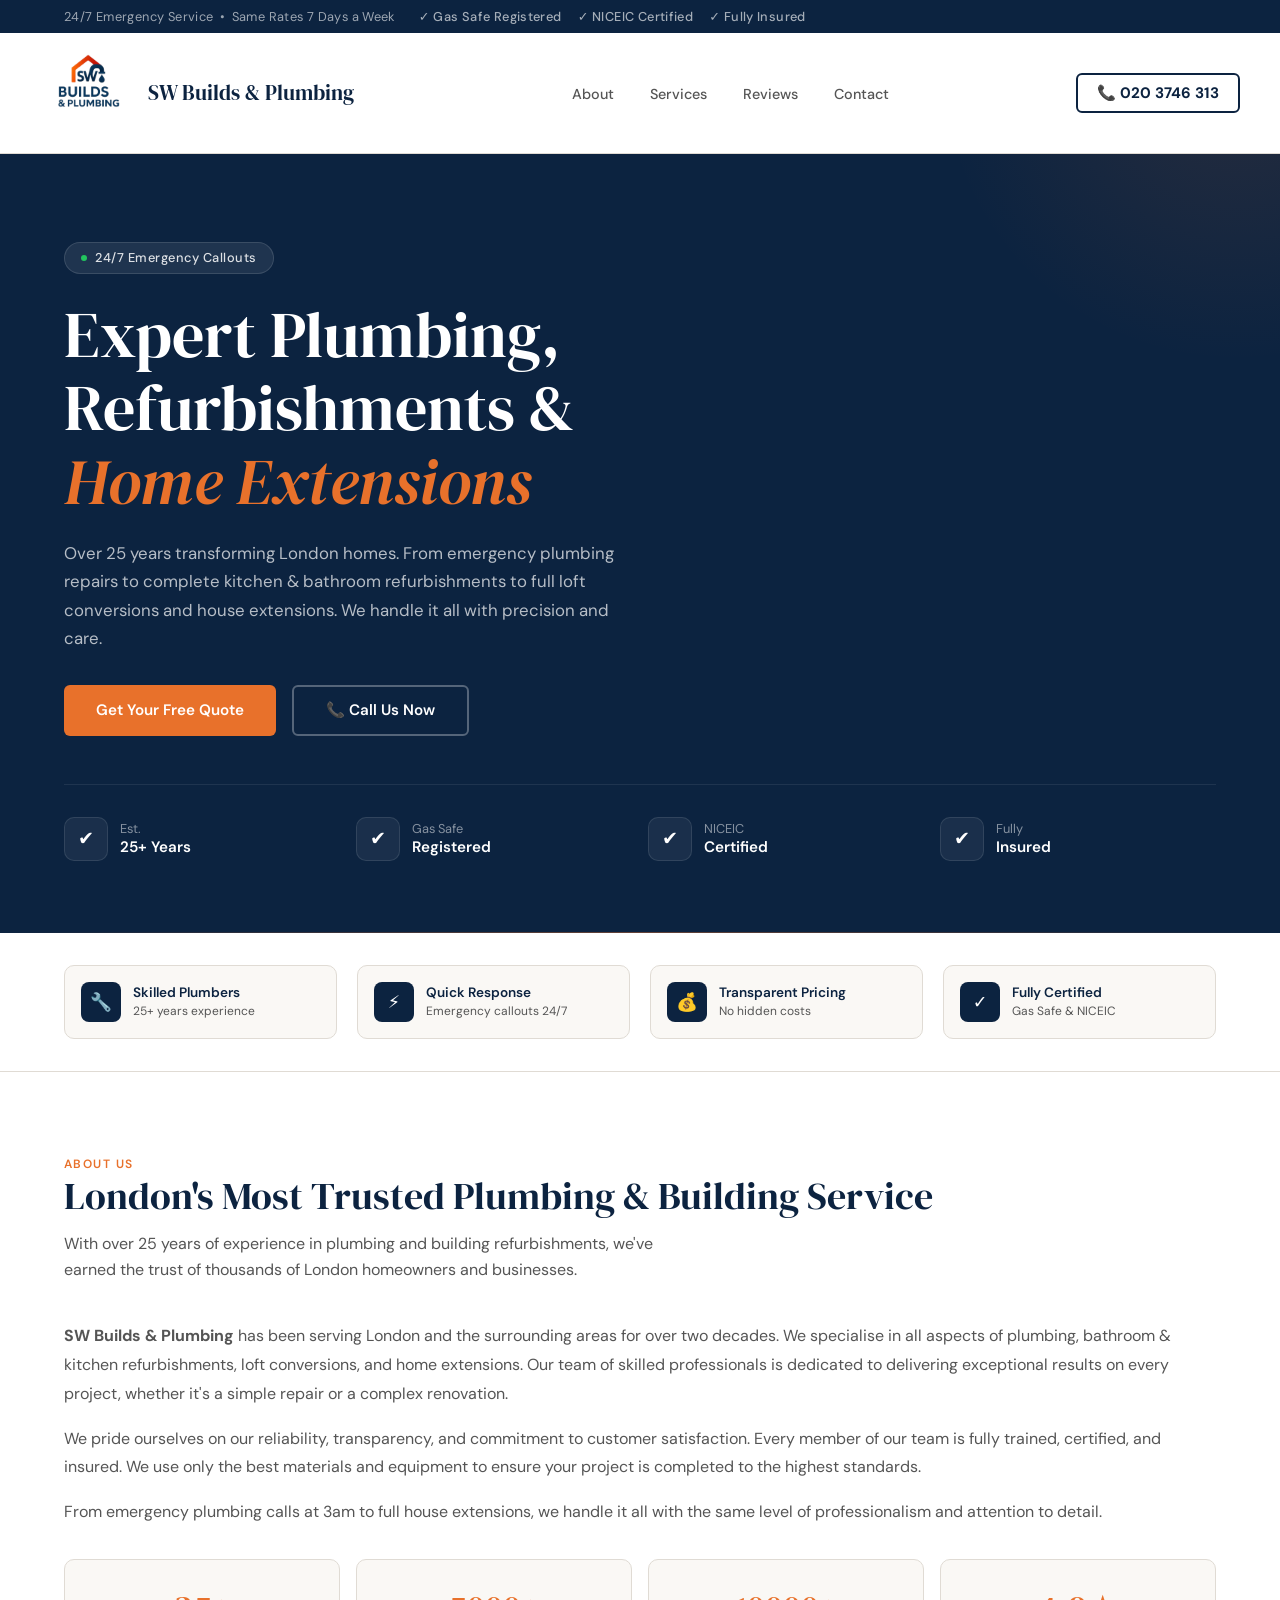
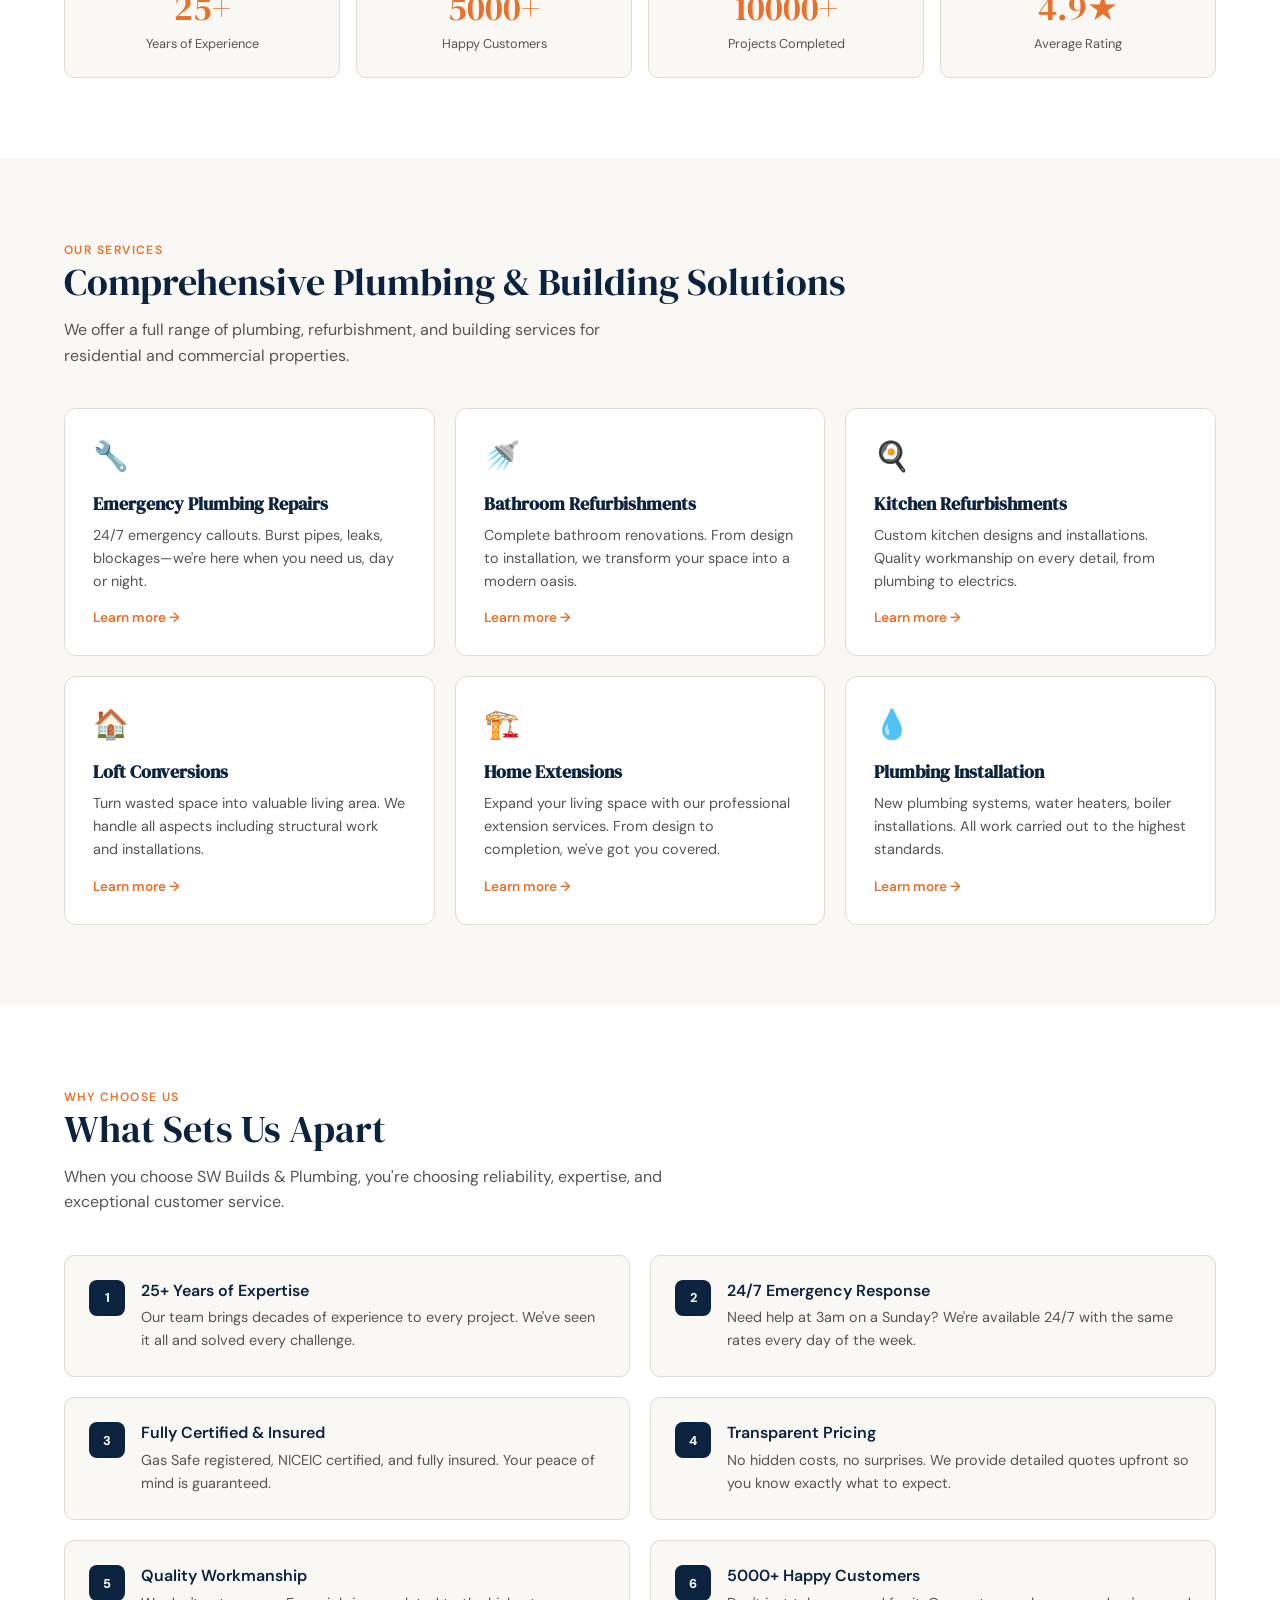
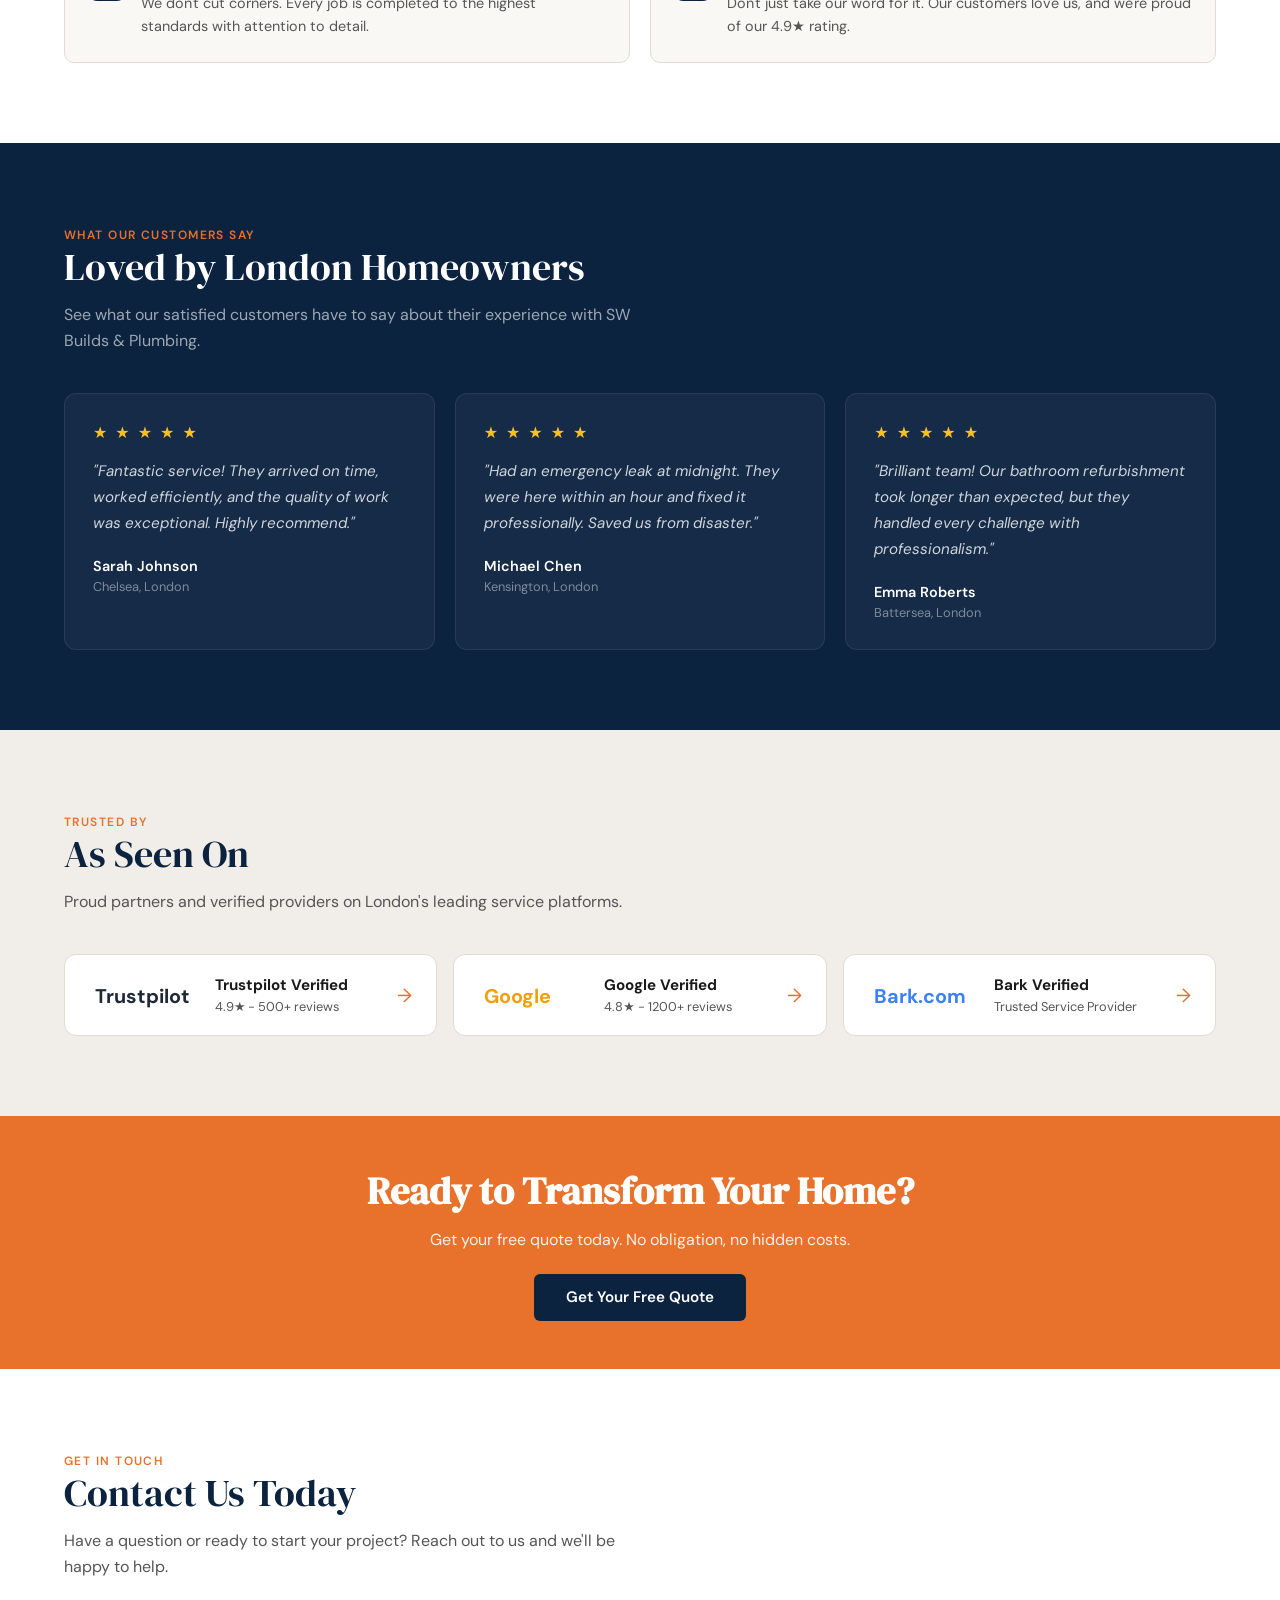
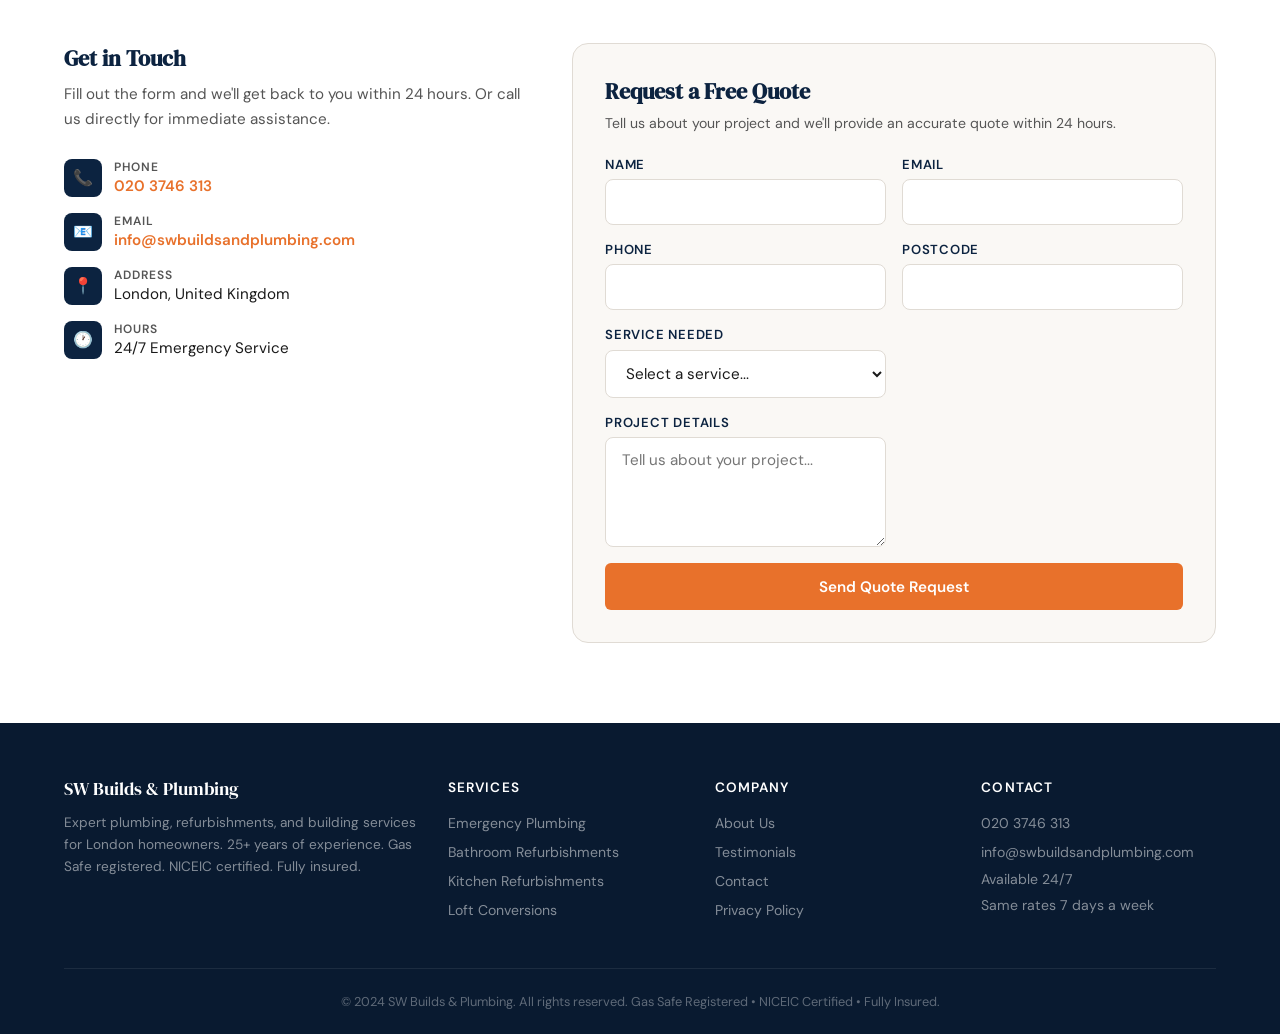
==== commit d53c3731: "Replace all instances of phone number 020 3488 3752 with 0203746313" ====
--- a/index.html
+++ b/index.html
@@ -3,7 +3,7 @@
 <head>
   <meta charset="UTF-8" />
   <title>SW Builds & Plumbing — Expert Plumbing, Refurbishments & Extensions in London</title>
-  <meta name="description" content="SW Builds & Plumbing — Specialists in plumbing, bathroom & kitchen refurbishments, loft conversions, and home extensions. 25+ years experience. Gas Safe registered. 24/7 emergency service." />
+  <meta name="description" content="SW Builds & Plumbing — Specialists in plumbing, bathroom & kitchen refurbishments, loft conversions, and home extensions. 25+ years experience. Gas Safe registered. NICEIC certified. Fully insured." />
   <meta name="viewport" content="width=device-width, initial-scale=1.0" />
   <link rel="preconnect" href="https://fonts.googleapis.com" />
   <link rel="preconnect" href="https://fonts.gstatic.com" crossorigin />
@@ -699,7 +699,7 @@
       color: rgba(255,255,255,0.35);
     }
 
-    /* ─── Responsive ─── */
+    /* ��── Responsive ─── */
     @media (min-width: 768px) {
       .top-bar-badges { display: flex; }
       nav { display: block; }
@@ -975,7 +975,7 @@
         <a href="#projects">Reviews</a>
         <a href="#contact">Contact</a>
       </nav>
-      <a href="tel:02034883752" class="header-phone">📞 020 3488 3752</a>
+      <a href="tel:0203746313" class="header-phone">📞 020 3746 313</a>
       <button class="mobile-toggle" id="mobileMenuToggle" aria-label="Menu">
         <span></span><span></span><span></span>
       </button>
@@ -986,7 +986,7 @@
         <a href="#services">Services</a>
         <a href="#projects">Reviews</a>
         <a href="#contact">Contact</a>
-        <a href="tel:02034883752" style="color:var(--red);font-weight:700;">📞 020 3488 3752</a>
+        <a href="tel:0203746313" style="color:var(--red);font-weight:700;">📞 020 3746 313</a>
       </nav>
     </div>
   </header>
@@ -997,107 +997,116 @@
       <div class="hero-badge"><span class="dot"></span> 24/7 Emergency Callouts</div>
       <h1>Expert Plumbing, Refurbishments &amp; <em>Home&nbsp;Extensions</em></h1>
       <p class="hero-text">
-        Over 25 years transforming London homes. From emergency plumbing repairs to complete
-        loft conversions and extensions — quality craftsmanship you can trust.
+        Over 25 years transforming London homes. From emergency plumbing repairs to complete kitchen &amp; bathroom refurbishments to full loft conversions and house extensions. We handle it all with precision and care.
       </p>
       <div class="hero-actions">
-        <a href="#contact" class="btn btn-orange">Get a Free Quote</a>
-        <a href="tel:02034883752" class="btn btn-red">📞 Call Now</a>
-        <a href="#services" class="btn btn-outline">Our Services →</a>
+        <a href="#contact" class="btn btn-orange">Get Your Free Quote</a>
+        <a href="tel:0203746313" class="btn btn-outline">📞 Call Us Now</a>
       </div>
       <div class="hero-trust">
         <div class="trust-item">
-          <div class="trust-icon">🏆</div>
+          <div class="trust-icon">✔</div>
           <div>
+            <div class="trust-label">Est.</div>
             <div class="trust-value">25+ Years</div>
-            <div class="trust-label">Industry experience</div>
           </div>
         </div>
         <div class="trust-item">
-          <div class="trust-icon">📋</div>
+          <div class="trust-icon">✔</div>
           <div>
-            <div class="trust-value">5,000+</div>
-            <div class="trust-label">Projects completed</div>
+            <div class="trust-label">Gas Safe</div>
+            <div class="trust-value">Registered</div>
           </div>
         </div>
         <div class="trust-item">
-          <div class="trust-icon">⭐</div>
+          <div class="trust-icon">✔</div>
           <div>
-            <div class="trust-value">98%</div>
-            <div class="trust-label">Client satisfaction</div>
+            <div class="trust-label">NICEIC</div>
+            <div class="trust-value">Certified</div>
           </div>
         </div>
         <div class="trust-item">
-          <div class="trust-icon">🔒</div>
+          <div class="trust-icon">✔</div>
           <div>
-            <div class="trust-value">Gas Safe</div>
-            <div class="trust-label">Registered &amp; insured</div>
+            <div class="trust-label">Fully</div>
+            <div class="trust-value">Insured</div>
           </div>
         </div>
       </div>
     </div>
   </section>
 
-  <!-- Credentials -->
-  <section class="creds-bar">
+  <!-- Credentials Bar -->
+  <div class="creds-bar">
     <div class="container">
       <div class="creds-grid">
         <div class="cred-item">
-          <div class="cred-icon">🔥</div>
-          <div class="cred-text">Gas Safe Registered<small>Licensed gas engineers</small></div>
+          <div class="cred-icon">🔧</div>
+          <div class="cred-text">
+            Skilled Plumbers
+            <small>25+ years experience</small>
+          </div>
         </div>
         <div class="cred-item">
           <div class="cred-icon">⚡</div>
-          <div class="cred-text">NICEIC Certified<small>Approved electricians</small></div>
+          <div class="cred-text">
+            Quick Response
+            <small>Emergency callouts 24/7</small>
+          </div>
         </div>
         <div class="cred-item">
-          <div class="cred-icon">🛡️</div>
-          <div class="cred-text">CHAS Accredited<small>Health &amp; safety</small></div>
+          <div class="cred-icon">💰</div>
+          <div class="cred-text">
+            Transparent Pricing
+            <small>No hidden costs</small>
+          </div>
         </div>
         <div class="cred-item">
           <div class="cred-icon">✓</div>
-          <div class="cred-text">Fully Insured<small>Complete cover</small></div>
+          <div class="cred-text">
+            Fully Certified
+            <small>Gas Safe &amp; NICEIC</small>
+          </div>
         </div>
       </div>
     </div>
-  </section>
-
-  <!-- About -->
+  </div>
+
+  <!-- About Section -->
   <section class="section about-section" id="about">
     <div class="container">
+      <div class="section-header">
+        <span class="section-label">About Us</span>
+        <h2>London's Most Trusted Plumbing &amp; Building Service</h2>
+        <p>With over 25 years of experience in plumbing and building refurbishments, we've earned the trust of thousands of London homeowners and businesses.</p>
+      </div>
       <div class="about-grid">
-        <div class="about-text fade-up">
-          <div class="section-header">
-            <div class="section-label">About Us</div>
-            <h2>London's Trusted Builders &amp; Plumbers Since 1999</h2>
-          </div>
+        <div class="about-text">
           <p>
-            Founded in 1999, SW Builds &amp; Plumbing specialises in plumbing services, bathroom
-            and kitchen refurbishments, loft conversions, and home extensions. We combine traditional
-            craftsmanship with modern techniques to deliver exceptional results for every project.
+            <strong>SW Builds &amp; Plumbing</strong> has been serving London and the surrounding areas for over two decades. We specialise in all aspects of plumbing, bathroom &amp; kitchen refurbishments, loft conversions, and home extensions. Our team of skilled professionals is dedicated to delivering exceptional results on every project, whether it's a simple repair or a complex renovation.
           </p>
           <p>
-            Our team of qualified plumbers, builders, and specialists brings decades of combined
-            experience to transform your home. Whether you need emergency plumbing repairs, a complete
-            bathroom makeover, a modern kitchen refurbishment, a loft conversion to add space, or a
-            home extension — we're committed to quality, reliability, and your complete satisfaction.
+            We pride ourselves on our reliability, transparency, and commitment to customer satisfaction. Every member of our team is fully trained, certified, and insured. We use only the best materials and equipment to ensure your project is completed to the highest standards.
+          </p>
+          <p>
+            From emergency plumbing calls at 3am to full house extensions, we handle it all with the same level of professionalism and attention to detail.
           </p>
           <div class="stats-row">
             <div class="stat-card">
               <span class="stat-number">25+</span>
-              <span class="stat-label">Years Experience</span>
+              <span class="stat-label">Years of Experience</span>
             </div>
             <div class="stat-card">
-              <span class="stat-number">5,000+</span>
+              <span class="stat-number">5000+</span>
+              <span class="stat-label">Happy Customers</span>
+            </div>
+            <div class="stat-card">
+              <span class="stat-number">10000+</span>
               <span class="stat-label">Projects Completed</span>
             </div>
             <div class="stat-card">
-              <span class="stat-number">98%</span>
-              <span class="stat-label">Client Satisfaction</span>
-            </div>
-            <div class="stat-card">
-              <span class="stat-number">24/7</span>
-              <span class="stat-label">Emergency Service</span>
+              <span class="stat-number">4.9★</span>
+              <span class="stat-label">Average Rating</span>
             </div>
           </div>
         </div>
@@ -1105,143 +1114,192 @@
     </div>
   </section>
 
-  <!-- Services -->
+  <!-- Services Section -->
   <section class="section services-section" id="services">
     <div class="container">
-      <div class="section-header fade-up">
-        <div class="section-label">What We Do</div>
-        <h2>Our Services</h2>
-        <p>Specialist services in plumbing, refurbishments, conversions, and extensions — all under one roof.</p>
+      <div class="section-header">
+        <span class="section-label">Our Services</span>
+        <h2>Comprehensive Plumbing &amp; Building Solutions</h2>
+        <p>We offer a full range of plumbing, refurbishment, and building services for residential and commercial properties.</p>
       </div>
       <div class="services-grid">
-        <a href="plumbing-services.html" class="service-card fade-up">
+        <a href="#contact" class="service-card" style="text-decoration: none;">
           <div class="service-icon">🔧</div>
-          <h3>Plumbing Services</h3>
-          <p>Complete plumbing solutions: installations, repairs, maintenance, and 24/7 emergency callouts. Expert workmanship for leaks, blockages, boiler repairs, and new installations.</p>
-          <span class="arrow">Learn more →</span>
+          <div>
+            <h3>Emergency Plumbing Repairs</h3>
+            <p>24/7 emergency callouts. Burst pipes, leaks, blockages—we're here when you need us, day or night.</p>
+            <div class="arrow">Learn more →</div>
+          </div>
         </a>
-        <a href="bathroom-refurb.html" class="service-card fade-up">
+        <a href="#contact" class="service-card" style="text-decoration: none;">
           <div class="service-icon">🚿</div>
-          <h3>Bathroom Refurbishments</h3>
-          <p>Complete bathroom transformations from design to completion. Full refurbishments including tiling, plumbing, electrical work, and finishing touches.</p>
-          <span class="arrow">Learn more →</span>
+          <div>
+            <h3>Bathroom Refurbishments</h3>
+            <p>Complete bathroom renovations. From design to installation, we transform your space into a modern oasis.</p>
+            <div class="arrow">Learn more →</div>
+          </div>
         </a>
-        <a href="kitchen-refurb.html" class="service-card fade-up">
+        <a href="#contact" class="service-card" style="text-decoration: none;">
           <div class="service-icon">🍳</div>
-          <h3>Kitchen Refurbishments</h3>
-          <p>Complete kitchen makeovers including design, installation, plumbing, electrical work, and finishing. Transform your kitchen into a modern, functional space.</p>
-          <span class="arrow">Learn more →</span>
+          <div>
+            <h3>Kitchen Refurbishments</h3>
+            <p>Custom kitchen designs and installations. Quality workmanship on every detail, from plumbing to electrics.</p>
+            <div class="arrow">Learn more →</div>
+          </div>
         </a>
-        <a href="loft-conversions.html" class="service-card fade-up">
+        <a href="#contact" class="service-card" style="text-decoration: none;">
           <div class="service-icon">🏠</div>
-          <h3>Loft Conversions</h3>
-          <p>Maximise your home's potential with a professional loft conversion. From planning and building regulations to construction and finishing.</p>
-          <span class="arrow">Learn more →</span>
+          <div>
+            <h3>Loft Conversions</h3>
+            <p>Turn wasted space into valuable living area. We handle all aspects including structural work and installations.</p>
+            <div class="arrow">Learn more →</div>
+          </div>
         </a>
-        <a href="home-extensions.html" class="service-card fade-up">
+        <a href="#contact" class="service-card" style="text-decoration: none;">
           <div class="service-icon">🏗️</div>
-          <h3>Home Extensions</h3>
-          <p>Single and double-storey extensions to expand your living space. Full project management from planning permission to completion.</p>
-          <span class="arrow">Learn more →</span>
+          <div>
+            <h3>Home Extensions</h3>
+            <p>Expand your living space with our professional extension services. From design to completion, we've got you covered.</p>
+            <div class="arrow">Learn more →</div>
+          </div>
         </a>
-        <a href="#contact" class="service-card fade-up">
-          <div class="service-icon">🔥</div>
-          <h3>Heating &amp; Boiler Services</h3>
-          <p>Boiler installation, servicing, and repairs. Central heating design and installation. Gas Safe registered engineers for all your heating needs.</p>
-          <span class="arrow">Get a quote →</span>
+        <a href="#contact" class="service-card" style="text-decoration: none;">
+          <div class="service-icon">💧</div>
+          <div>
+            <h3>Plumbing Installation</h3>
+            <p>New plumbing systems, water heaters, boiler installations. All work carried out to the highest standards.</p>
+            <div class="arrow">Learn more →</div>
+          </div>
         </a>
       </div>
     </div>
   </section>
 
-  <!-- Why Choose Us -->
-  <section class="section why-section">
+  <!-- Why Choose Us Section -->
+  <section class="section why-section" id="why">
     <div class="container">
-      <div class="section-header fade-up">
-        <div class="section-label">Why SW Builds</div>
-        <h2>Why Choose Us</h2>
-        <p>Decades of expertise, certified professionals, and a commitment to getting it right first time.</p>
+      <div class="section-header">
+        <span class="section-label">Why Choose Us</span>
+        <h2>What Sets Us Apart</h2>
+        <p>When you choose SW Builds &amp; Plumbing, you're choosing reliability, expertise, and exceptional customer service.</p>
       </div>
       <div class="features-grid">
-        <div class="feature-card fade-up">
-          <div class="feature-num">01</div>
+        <div class="feature-card">
+          <div class="feature-num">1</div>
           <div>
-            <h3>25+ Years of Experience</h3>
-            <p>Established in 1999, we bring decades of expertise to every project. Our proven track record speaks for itself.</p>
-          </div>
-        </div>
-        <div class="feature-card fade-up">
-          <div class="feature-num">02</div>
+            <h3>25+ Years of Expertise</h3>
+            <p>Our team brings decades of experience to every project. We've seen it all and solved every challenge.</p>
+          </div>
+        </div>
+        <div class="feature-card">
+          <div class="feature-num">2</div>
+          <div>
+            <h3>24/7 Emergency Response</h3>
+            <p>Need help at 3am on a Sunday? We're available 24/7 with the same rates every day of the week.</p>
+          </div>
+        </div>
+        <div class="feature-card">
+          <div class="feature-num">3</div>
           <div>
             <h3>Fully Certified &amp; Insured</h3>
-            <p>Gas Safe registered, NICEIC certified, CHAS accredited, and fully insured. All work to industry standards.</p>
-          </div>
-        </div>
-        <div class="feature-card fade-up">
-          <div class="feature-num">03</div>
-          <div>
-            <h3>Quality Craftsmanship</h3>
-            <p>Every project completed to the highest standards with attention to detail and quality materials throughout.</p>
-          </div>
-        </div>
-        <div class="feature-card fade-up">
-          <div class="feature-num">04</div>
+            <p>Gas Safe registered, NICEIC certified, and fully insured. Your peace of mind is guaranteed.</p>
+          </div>
+        </div>
+        <div class="feature-card">
+          <div class="feature-num">4</div>
           <div>
             <h3>Transparent Pricing</h3>
-            <p>Clear, detailed quotes with no hidden costs. Honest pricing and work within agreed budgets every time.</p>
-          </div>
-        </div>
-        <div class="feature-card fade-up">
-          <div class="feature-num">05</div>
+            <p>No hidden costs, no surprises. We provide detailed quotes upfront so you know exactly what to expect.</p>
+          </div>
+        </div>
+        <div class="feature-card">
+          <div class="feature-num">5</div>
           <div>
-            <h3>Comprehensive Guarantees</h3>
-            <p>All our work comes with comprehensive guarantees. We stand behind our craftsmanship and fix any issues promptly.</p>
-          </div>
-        </div>
-        <div class="feature-card fade-up">
-          <div class="feature-num">06</div>
+            <h3>Quality Workmanship</h3>
+            <p>We don't cut corners. Every job is completed to the highest standards with attention to detail.</p>
+          </div>
+        </div>
+        <div class="feature-card">
+          <div class="feature-num">6</div>
           <div>
-            <h3>Complete Project Management</h3>
-            <p>From initial consultation to final handover, we manage every aspect of your project for a stress-free experience.</p>
+            <h3>5000+ Happy Customers</h3>
+            <p>Don't just take our word for it. Our customers love us, and we're proud of our 4.9★ rating.</p>
           </div>
         </div>
       </div>
     </div>
   </section>
 
-  <!-- Testimonials -->
-  <section class="section testimonials-section" id="projects">
+  <!-- Testimonials Section -->
+  <section class="section testimonials-section" id="testimonials">
     <div class="container">
-      <div class="section-header fade-up">
-        <div class="section-label">Client Reviews</div>
-        <h2>What Our Clients Say</h2>
-        <p>Trusted by homeowners across London. Here's what they say about working with us.</p>
+      <div class="section-header">
+        <span class="section-label">What Our Customers Say</span>
+        <h2>Loved by London Homeowners</h2>
+        <p>See what our satisfied customers have to say about their experience with SW Builds &amp; Plumbing.</p>
       </div>
       <div class="testimonials-grid">
-        <article class="testimonial-card fade-up">
-          <div class="testimonial-stars">★★★★★</div>
-          <p class="testimonial-text">
-            "SW Builds &amp; Plumbing completed a full bathroom refurbishment for us. The quality was exceptional and the team was professional throughout. They kept us informed at every stage and finished on time and on budget."
-          </p>
-          <div class="testimonial-author">Charlie</div>
-          <div class="testimonial-location">Fulham, SW6 — Bathroom Refurbishment</div>
-        </article>
-        <article class="testimonial-card fade-up">
-          <div class="testimonial-stars">★★★★★</div>
-          <p class="testimonial-text">
-            "We've used SW Builds &amp; Plumbing for multiple projects — from emergency plumbing repairs to a complete kitchen refurbishment and loft conversion. Reliable, professional, and consistently excellent."
-          </p>
-          <div class="testimonial-author">Matthew</div>
-          <div class="testimonial-location">Wandsworth, SW18 — Kitchen Refurb &amp; Loft Conversion</div>
-        </article>
-        <article class="testimonial-card fade-up">
-          <div class="testimonial-stars">★★★★★</div>
-          <p class="testimonial-text">
-            "We chose SW Builds &amp; Plumbing for our home extension and they exceeded all expectations. From planning permission to completion, their project management was outstanding."
-          </p>
-          <div class="testimonial-author">Grace</div>
-          <div class="testimonial-location">Clapham, SW4 — Home Extension</div>
-        </article>
+        <div class="testimonial-card">
+          <div class="testimonial-stars">★ ★ ★ ★ ★</div>
+          <div class="testimonial-text">"Fantastic service! They arrived on time, worked efficiently, and the quality of work was exceptional. Highly recommend."</div>
+          <div class="testimonial-author">Sarah Johnson</div>
+          <div class="testimonial-location">Chelsea, London</div>
+        </div>
+        <div class="testimonial-card">
+          <div class="testimonial-stars">★ ★ ★ ★ ★</div>
+          <div class="testimonial-text">"Had an emergency leak at midnight. They were here within an hour and fixed it professionally. Saved us from disaster."</div>
+          <div class="testimonial-author">Michael Chen</div>
+          <div class="testimonial-location">Kensington, London</div>
+        </div>
+        <div class="testimonial-card">
+          <div class="testimonial-stars">★ ★ ★ ★ ★</div>
+          <div class="testimonial-text">"Brilliant team! Our bathroom refurbishment took longer than expected, but they handled every challenge with professionalism."</div>
+          <div class="testimonial-author">Emma Roberts</div>
+          <div class="testimonial-location">Battersea, London</div>
+        </div>
+      </div>
+    </div>
+  </section>
+
+  <!-- Trusted Platforms Section -->
+  <section class="section trusted-platforms-section" id="platforms">
+    <div class="container">
+      <div class="section-header">
+        <span class="section-label">Trusted By</span>
+        <h2>As Seen On</h2>
+        <p>Proud partners and verified providers on London's leading service platforms.</p>
+      </div>
+      <div class="platforms-grid">
+        <a href="#" class="platform-card">
+          <div class="platform-logo-wrap">
+            <svg viewBox="0 0 100 30"><text x="5" y="22" font-size="18" font-weight="bold" fill="#1f2937">Trustpilot</text></svg>
+          </div>
+          <div class="platform-info">
+            <strong>Trustpilot Verified</strong>
+            <span>4.9★ - 500+ reviews</span>
+          </div>
+          <div class="platform-arrow">→</div>
+        </a>
+        <a href="#" class="platform-card">
+          <div class="platform-logo-wrap">
+            <svg viewBox="0 0 100 30"><text x="5" y="22" font-size="18" font-weight="bold" fill="#f59e0b">Google</text></svg>
+          </div>
+          <div class="platform-info">
+            <strong>Google Verified</strong>
+            <span>4.8★ - 1200+ reviews</span>
+          </div>
+          <div class="platform-arrow">→</div>
+        </a>
+        <a href="#" class="platform-card">
+          <div class="platform-logo-wrap">
+            <svg viewBox="0 0 100 30"><text x="5" y="22" font-size="18" font-weight="bold" fill="#3b82f6">Bark.com</text></svg>
+          </div>
+          <div class="platform-info">
+            <strong>Bark Verified</strong>
+            <span>Trusted Service Provider</span>
+          </div>
+          <div class="platform-arrow">→</div>
+        </a>
       </div>
     </div>
   </section>
@@ -1249,165 +1307,106 @@
   <!-- CTA Band -->
   <section class="cta-band">
     <div class="container">
-      <h2>Ready to Start Your Project?</h2>
-      <p>Get in touch today for a free, no-obligation quote. We'll get back to you within 24 hours.</p>
-      <div style="display:flex;gap:1rem;justify-content:center;flex-wrap:wrap;">
-        <a href="#contact" class="btn btn-dark">Get a Free Quote</a>
-        <a href="tel:02034883752" class="btn" style="background:rgba(0,0,0,0.2);color:white;">📞 020 3488 3752</a>
-      </div>
+      <h2>Ready to Transform Your Home?</h2>
+      <p>Get your free quote today. No obligation, no hidden costs.</p>
+      <a href="#contact" class="btn btn-dark">Get Your Free Quote</a>
     </div>
   </section>
 
-  <!-- Trade Directory Links -->
-  <section class="section trusted-platforms-section">
-    <div class="container">
-      <div class="section-header fade-up">
-        <div class="section-label">Verified &amp; Trusted</div>
-        <h2>Find Us On</h2>
-        <p>Read genuine reviews and check our credentials across the UK's leading trade directories.</p>
-      </div>
-      <div class="platforms-grid fade-up">
-
-        <a href="https://www.checkatrade.com/trades/swbuildsandplumbing" target="_blank" rel="noopener" class="platform-card">
-          <div class="platform-logo-wrap checkatrade-logo" style="width:120px;height:36px;">
-            <img src="checkatrade-logo.svg" alt="Checkatrade" style="width:100%;height:100%;object-fit:contain;"/>
-          </div>
-          <div class="platform-info">
-            <strong>Checkatrade</strong>
-            <span>View our profile &amp; reviews</span>
-          </div>
-          <div class="platform-arrow">→</div>
-        </a>
-
-        <a href="https://www.bark.com/en/gb/b/sw-builds-amp-plumbing/J3YjeR/" target="_blank" rel="noopener" class="platform-card">
-          <div class="platform-logo-wrap bark-logo" style="width:100px;height:36px;">
-            <svg viewBox="0 0 160 56" xmlns="http://www.w3.org/2000/svg" aria-label="Bark" style="width:100%;height:100%;">
-              <!-- Megaphone / signal icon: 3 radiating lines from a point -->
-              <line x1="28" y1="28" x2="6"  y2="14" stroke="#1a2050" stroke-width="6" stroke-linecap="round"/>
-              <line x1="28" y1="28" x2="2"  y2="28" stroke="#1a2050" stroke-width="6" stroke-linecap="round"/>
-              <line x1="28" y1="28" x2="6"  y2="42" stroke="#1a2050" stroke-width="6" stroke-linecap="round"/>
-              <!-- "bark" wordmark -->
-              <text x="40" y="40" font-family="'Arial Black',Arial,sans-serif" font-weight="900" font-size="32" fill="#1a2050" letter-spacing="-1">bark</text>
-            </svg>
-          </div>
-          <div class="platform-info">
-            <strong>Bark</strong>
-            <span>View our profile &amp; reviews</span>
-          </div>
-          <div class="platform-arrow">→</div>
-        </a>
-
-        <a href="https://www.mybuilder.com/profile/available_plumbers" target="_blank" rel="noopener" class="platform-card">
-          <div class="platform-logo-wrap mybuilder-logo" style="width:44px;height:44px;">
-            <svg viewBox="0 0 44 44" xmlns="http://www.w3.org/2000/svg" aria-label="MyBuilder" style="width:44px;height:44px;">
-              <circle cx="22" cy="22" r="22" fill="#6abf00"/>
-              <!-- Hammer head -->
-              <rect x="11" y="10" width="22" height="10" rx="2.5" fill="#1c1c3a"/>
-              <!-- Hammer handle -->
-              <rect x="19.5" y="19" width="5" height="17" rx="2" transform="rotate(10 22 27)" fill="#1c1c3a"/>
-            </svg>
-          </div>
-          <div class="platform-info">
-            <strong>MyBuilder</strong>
-            <span>View our profile &amp; reviews</span>
-          </div>
-          <div class="platform-arrow">→</div>
-        </a>
-
-
-      </div>
-    </div>
-  </section>
-
-  <!-- Contact / Quote Form -->
+  <!-- Contact Section -->
   <section class="section contact-section" id="contact">
     <div class="container">
-      <div class="section-header fade-up">
-        <div class="section-label">Get In Touch</div>
-        <h2>Request a Free Quote</h2>
-        <p>Fill in the form and we'll get back to you within 24 hours. Or call us directly for immediate help.</p>
+      <div class="section-header" style="margin-bottom: 4rem;">
+        <span class="section-label">Get In Touch</span>
+        <h2>Contact Us Today</h2>
+        <p>Have a question or ready to start your project? Reach out to us and we'll be happy to help.</p>
       </div>
       <div class="contact-grid">
-        <div class="contact-info-block fade-up">
-          <h3>We'd Love to Hear From You</h3>
-          <p>Whether you have a small repair or a large project in mind, our team is ready to help. Get in touch for honest advice and a free, no-obligation quote.</p>
+        <div class="contact-info-block">
+          <h3>Get in Touch</h3>
+          <p>Fill out the form and we'll get back to you within 24 hours. Or call us directly for immediate assistance.</p>
           <div class="contact-details">
             <div class="contact-detail-item">
               <div class="contact-detail-icon">📞</div>
               <div>
                 <strong>Phone</strong>
-                <a href="tel:02034883752" style="color:var(--navy);font-weight:600;">020 3488 3752</a>
+                <a href="tel:0203746313" style="color: var(--orange); font-weight: 600;">020 3746 313</a>
               </div>
             </div>
             <div class="contact-detail-item">
-              <div class="contact-detail-icon">✉️</div>
+              <div class="contact-detail-icon">📧</div>
               <div>
                 <strong>Email</strong>
-                <a href="mailto:office@swbuildsandplumbing.co.uk" style="color:var(--navy);font-weight:600;">office@swbuildsandplumbing.co.uk</a>
+                <a href="mailto:info@swbuildsandplumbing.com" style="color: var(--orange); font-weight: 600;">info@swbuildsandplumbing.com</a>
               </div>
             </div>
             <div class="contact-detail-item">
-              <div class="contact-detail-icon">⚡</div>
+              <div class="contact-detail-icon">📍</div>
               <div>
-                <strong>Emergency</strong>
-                <span style="font-weight:600;color:var(--red);">24/7 Available</span>
+                <strong>Address</strong>
+                <span>London, United Kingdom</span>
               </div>
             </div>
             <div class="contact-detail-item">
               <div class="contact-detail-icon">🕐</div>
               <div>
-                <strong>Office Hours</strong>
-                <span>Mon–Fri 8am–6pm</span>
+                <strong>Hours</strong>
+                <span>24/7 Emergency Service</span>
               </div>
             </div>
           </div>
         </div>
-        <div class="quote-form-card fade-up">
-          <h3>Free Quote Request</h3>
-          <p>We'll respond within 24 hours — usually much sooner.</p>
-          <form id="quoteForm" action="https://formspree.io/f/mkoqkvbd" method="POST">
+        <div class="quote-form-card">
+          <h3>Request a Free Quote</h3>
+          <p>Tell us about your project and we'll provide an accurate quote within 24 hours.</p>
+          <form id="quoteForm">
             <div class="form-row">
               <div class="form-group">
-                <label for="name">Full Name</label>
-                <input type="text" id="name" name="name" placeholder="e.g. John Smith" required />
+                <label for="name">Name</label>
+                <input type="text" id="name" name="name" required />
               </div>
               <div class="form-group">
-                <label for="phone">Phone Number</label>
-                <input type="tel" id="phone" name="phone" placeholder="e.g. 07700 900000" required />
+                <label for="email">Email</label>
+                <input type="email" id="email" name="email" required />
               </div>
             </div>
             <div class="form-row">
               <div class="form-group">
-                <label for="email">Email Address</label>
-                <input type="email" id="email" name="email" placeholder="you@example.com" required />
+                <label for="phone">Phone</label>
+                <input type="tel" id="phone" name="phone" required />
               </div>
               <div class="form-group">
-                <label for="service">Service Required</label>
+                <label for="postcode">Postcode</label>
+                <input type="text" id="postcode" name="postcode" required />
+              </div>
+            </div>
+            <div class="form-row">
+              <div class="form-group">
+                <label for="service">Service Needed</label>
                 <select id="service" name="service" required>
-                  <option value="">Select a service…</option>
-                  <option value="plumbing">Plumbing Services</option>
+                  <option value="">Select a service...</option>
+                  <option value="emergency-plumbing">Emergency Plumbing</option>
                   <option value="bathroom">Bathroom Refurbishment</option>
                   <option value="kitchen">Kitchen Refurbishment</option>
-                  <option value="loft">Loft Conversion</option>
+                  <option value="loft-conversion">Loft Conversion</option>
                   <option value="extension">Home Extension</option>
-                  <option value="heating">Heating &amp; Boiler</option>
-                  <option value="emergency">Emergency Plumbing</option>
+                  <option value="plumbing-installation">Plumbing Installation</option>
                   <option value="other">Other</option>
                 </select>
               </div>
             </div>
-            <div class="form-group" style="margin-bottom:1.25rem;">
-              <label for="message">Tell Us About Your Project</label>
-              <textarea id="message" name="message" placeholder="Brief description of the work needed, any timescales, or questions you have…"></textarea>
+            <div class="form-row">
+              <div class="form-group">
+                <label for="message">Project Details</label>
+                <textarea id="message" name="message" required placeholder="Tell us about your project..."></textarea>
+              </div>
             </div>
-            <button type="submit" class="btn btn-orange" style="width:100%;justify-content:center;font-size:1rem;padding:1rem;">
-              Send Quote Request →
-            </button>
+            <button type="submit" class="btn btn-orange" style="width: 100%; justify-content: center;">Send Quote Request</button>
           </form>
           <div class="form-success" id="formSuccess">
             <div class="check">✓</div>
-            <h4>Message Sent!</h4>
-            <p>Thanks for getting in touch. We'll be back to you within 24 hours.</p>
+            <h4>Thanks for Your Request!</h4>
+            <p>We'll review your details and get back to you within 24 hours.</p>
           </div>
         </div>
       </div>
@@ -1419,104 +1418,93 @@
     <div class="container">
       <div class="footer-grid">
         <div class="footer-brand">
-          <div class="logo-text" style="font-family:var(--font-display);">SW Builds &amp; Plumbing</div>
-          <p>Expert plumbing, refurbishments, loft conversions, and home extensions. Serving London and the surrounding areas since 1999.</p>
+          <div class="logo-text">
+            SW Builds &amp; Plumbing
+          </div>
+          <p>Expert plumbing, refurbishments, and building services for London homeowners. 25+ years of experience. Gas Safe registered. NICEIC certified. Fully insured.</p>
         </div>
         <div class="footer-col">
           <h4>Services</h4>
           <ul>
-            <li><a href="plumbing-services.html">Plumbing Services</a></li>
-            <li><a href="bathroom-refurb.html">Bathroom Refurbishments</a></li>
-            <li><a href="kitchen-refurb.html">Kitchen Refurbishments</a></li>
-            <li><a href="loft-conversions.html">Loft Conversions</a></li>
-            <li><a href="home-extensions.html">Home Extensions</a></li>
+            <li><a href="#services">Emergency Plumbing</a></li>
+            <li><a href="#services">Bathroom Refurbishments</a></li>
+            <li><a href="#services">Kitchen Refurbishments</a></li>
+            <li><a href="#services">Loft Conversions</a></li>
           </ul>
         </div>
         <div class="footer-col">
           <h4>Company</h4>
           <ul>
             <li><a href="#about">About Us</a></li>
-            <li><a href="#services">Services</a></li>
-            <li><a href="#projects">Client Reviews</a></li>
+            <li><a href="#testimonials">Testimonials</a></li>
             <li><a href="#contact">Contact</a></li>
+            <li><a href="#">Privacy Policy</a></li>
           </ul>
         </div>
         <div class="footer-col">
-          <h4>Contact Us</h4>
+          <h4>Contact</h4>
           <ul>
-            <li><strong style="color:rgba(255,255,255,0.7);">Phone:</strong> 020 3488 3752</li>
-            <li><strong style="color:rgba(255,255,255,0.7);">Email:</strong> office@swbuildsandplumbing.co.uk</li>
-            <li><strong style="color:rgba(255,255,255,0.7);">Emergency:</strong> 24/7 Available</li>
-            <li><strong style="color:rgba(255,255,255,0.7);">Hours:</strong> Mon–Fri 8am–6pm</li>
+            <li><a href="tel:0203746313">020 3746 313</a></li>
+            <li><a href="mailto:info@swbuildsandplumbing.com">info@swbuildsandplumbing.com</a></li>
+            <li>Available 24/7</li>
+            <li>Same rates 7 days a week</li>
           </ul>
         </div>
       </div>
       <div class="footer-bottom">
-        &copy; 2025 SW Builds &amp; Plumbing. All rights reserved. &ensp;|&ensp; Established 1999 &ensp;|&ensp; Gas Safe Registered &ensp;|&ensp; NICEIC Certified
+        <p>&copy; 2024 SW Builds &amp; Plumbing. All rights reserved. Gas Safe Registered • NICEIC Certified • Fully Insured.</p>
       </div>
     </div>
   </footer>
 
   <script>
-    // Mobile menu
-    const toggle = document.getElementById('mobileMenuToggle');
+    // Mobile menu toggle
+    const mobileMenuToggle = document.getElementById('mobileMenuToggle');
     const mobileNav = document.getElementById('mobileNav');
-    if (toggle && mobileNav) {
-      toggle.addEventListener('click', () => mobileNav.classList.toggle('active'));
-    }
-
-    // Smooth scroll
-    document.querySelectorAll('a[href^="#"]').forEach(a => {
-      a.addEventListener('click', function(e) {
-        e.preventDefault();
-        const t = document.querySelector(this.getAttribute('href'));
-        if (t) t.scrollIntoView({ behavior: 'smooth', block: 'start' });
-        if (mobileNav) mobileNav.classList.remove('active');
+
+    mobileMenuToggle.addEventListener('click', () => {
+      mobileNav.classList.toggle('active');
+    });
+
+    // Close mobile menu when a link is clicked
+    mobileNav.querySelectorAll('a').forEach(link => {
+      link.addEventListener('click', () => {
+        mobileNav.classList.remove('active');
       });
     });
 
-    // Quote form
+    // Scroll animations
+    const observerOptions = {
+      threshold: 0.1,
+      rootMargin: '0px 0px -50px 0px'
+    };
+
+    const observer = new IntersectionObserver((entries) => {
+      entries.forEach(entry => {
+        if (entry.isIntersecting) {
+          entry.target.classList.add('visible');
+        }
+      });
+    }, observerOptions);
+
+    document.querySelectorAll('.fade-up').forEach(el => {
+      observer.observe(el);
+    });
+
+    // Form submission
     const quoteForm = document.getElementById('quoteForm');
     const formSuccess = document.getElementById('formSuccess');
-    if (quoteForm) {
-      quoteForm.addEventListener('submit', async function(e) {
-        e.preventDefault();
-        const btn = quoteForm.querySelector('button[type="submit"]');
-        btn.textContent = 'Sending…';
-        btn.disabled = true;
-        try {
-          const res = await fetch(quoteForm.action, {
-            method: 'POST',
-            body: new FormData(quoteForm),
-            headers: { 'Accept': 'application/json' }
-          });
-          if (res.ok) {
-            quoteForm.style.display = 'none';
-            formSuccess.style.display = 'block';
-          } else {
-            btn.textContent = 'Send Quote Request →';
-            btn.disabled = false;
-            alert('Something went wrong. Please call us on 020 3488 3752.');
-          }
-        } catch {
-          btn.textContent = 'Send Quote Request →';
-          btn.disabled = false;
-          alert('Something went wrong. Please call us on 020 3488 3752.');
-        }
-      });
-    }
-
-    // Scroll animations
-    const observer = new IntersectionObserver((entries) => {
-      entries.forEach((entry, i) => {
-        if (entry.isIntersecting) {
-          setTimeout(() => entry.target.classList.add('visible'), i * 80);
-          observer.unobserve(entry.target);
-        }
-      });
-    }, { threshold: 0.1 });
-    document.querySelectorAll('.fade-up').forEach(el => observer.observe(el));
+
+    quoteForm.addEventListener('submit', (e) => {
+      e.preventDefault();
+      quoteForm.style.display = 'none';
+      formSuccess.style.display = 'block';
+      setTimeout(() => {
+        quoteForm.style.display = 'block';
+        formSuccess.style.display = 'none';
+        quoteForm.reset();
+      }, 3000);
+    });
   </script>
-
 </body>
 </html>
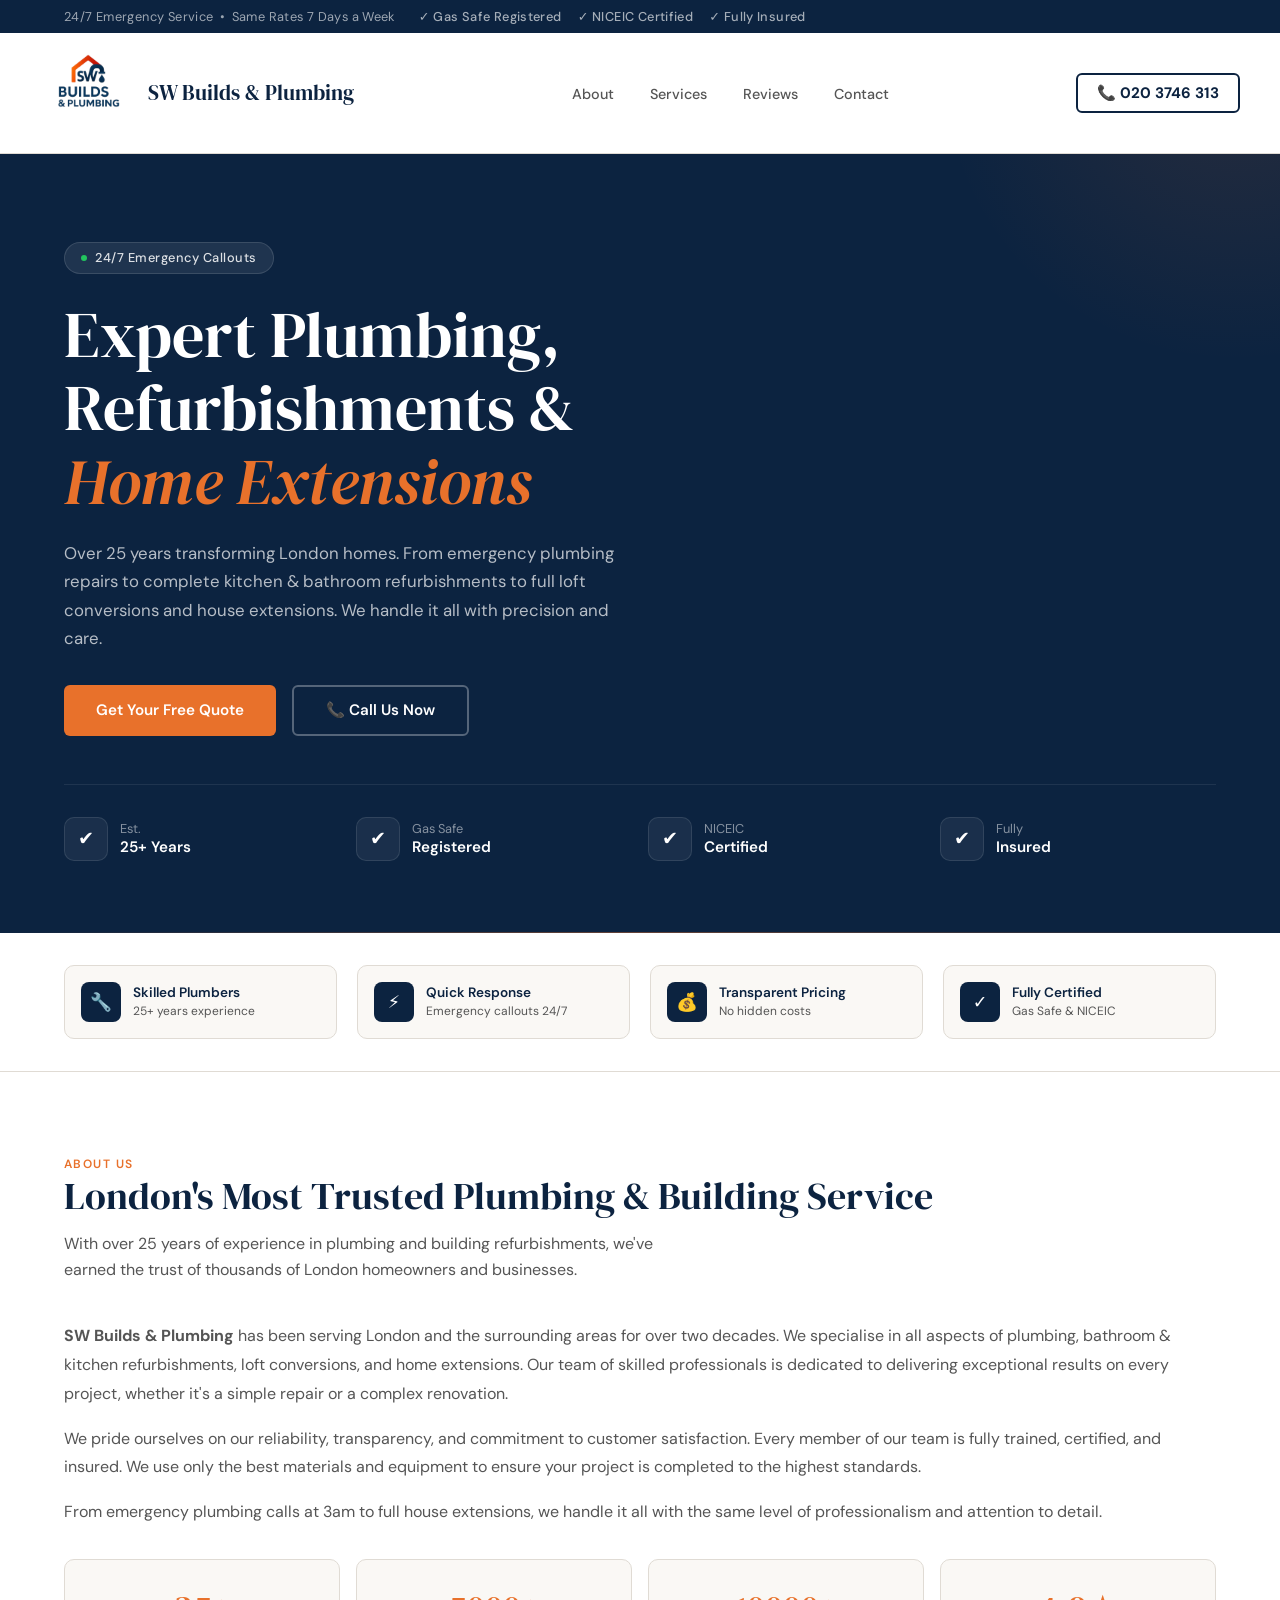
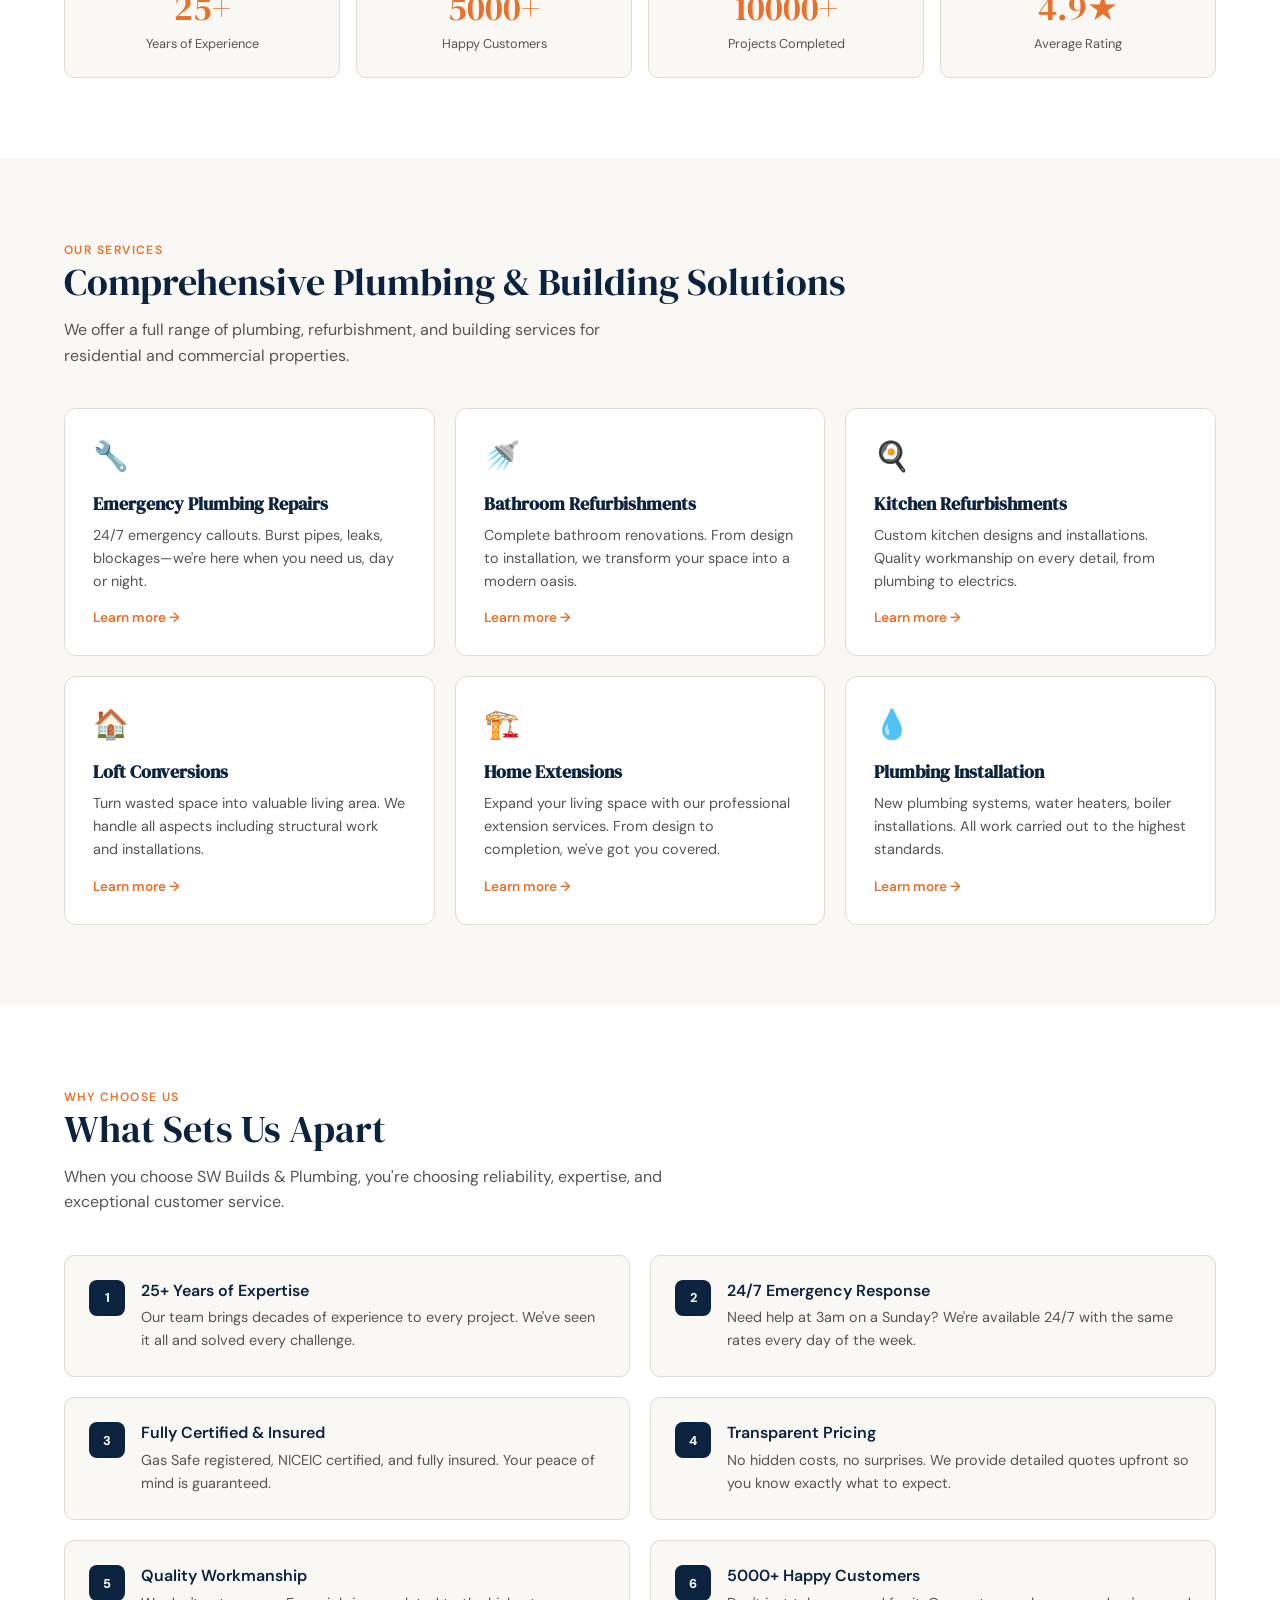
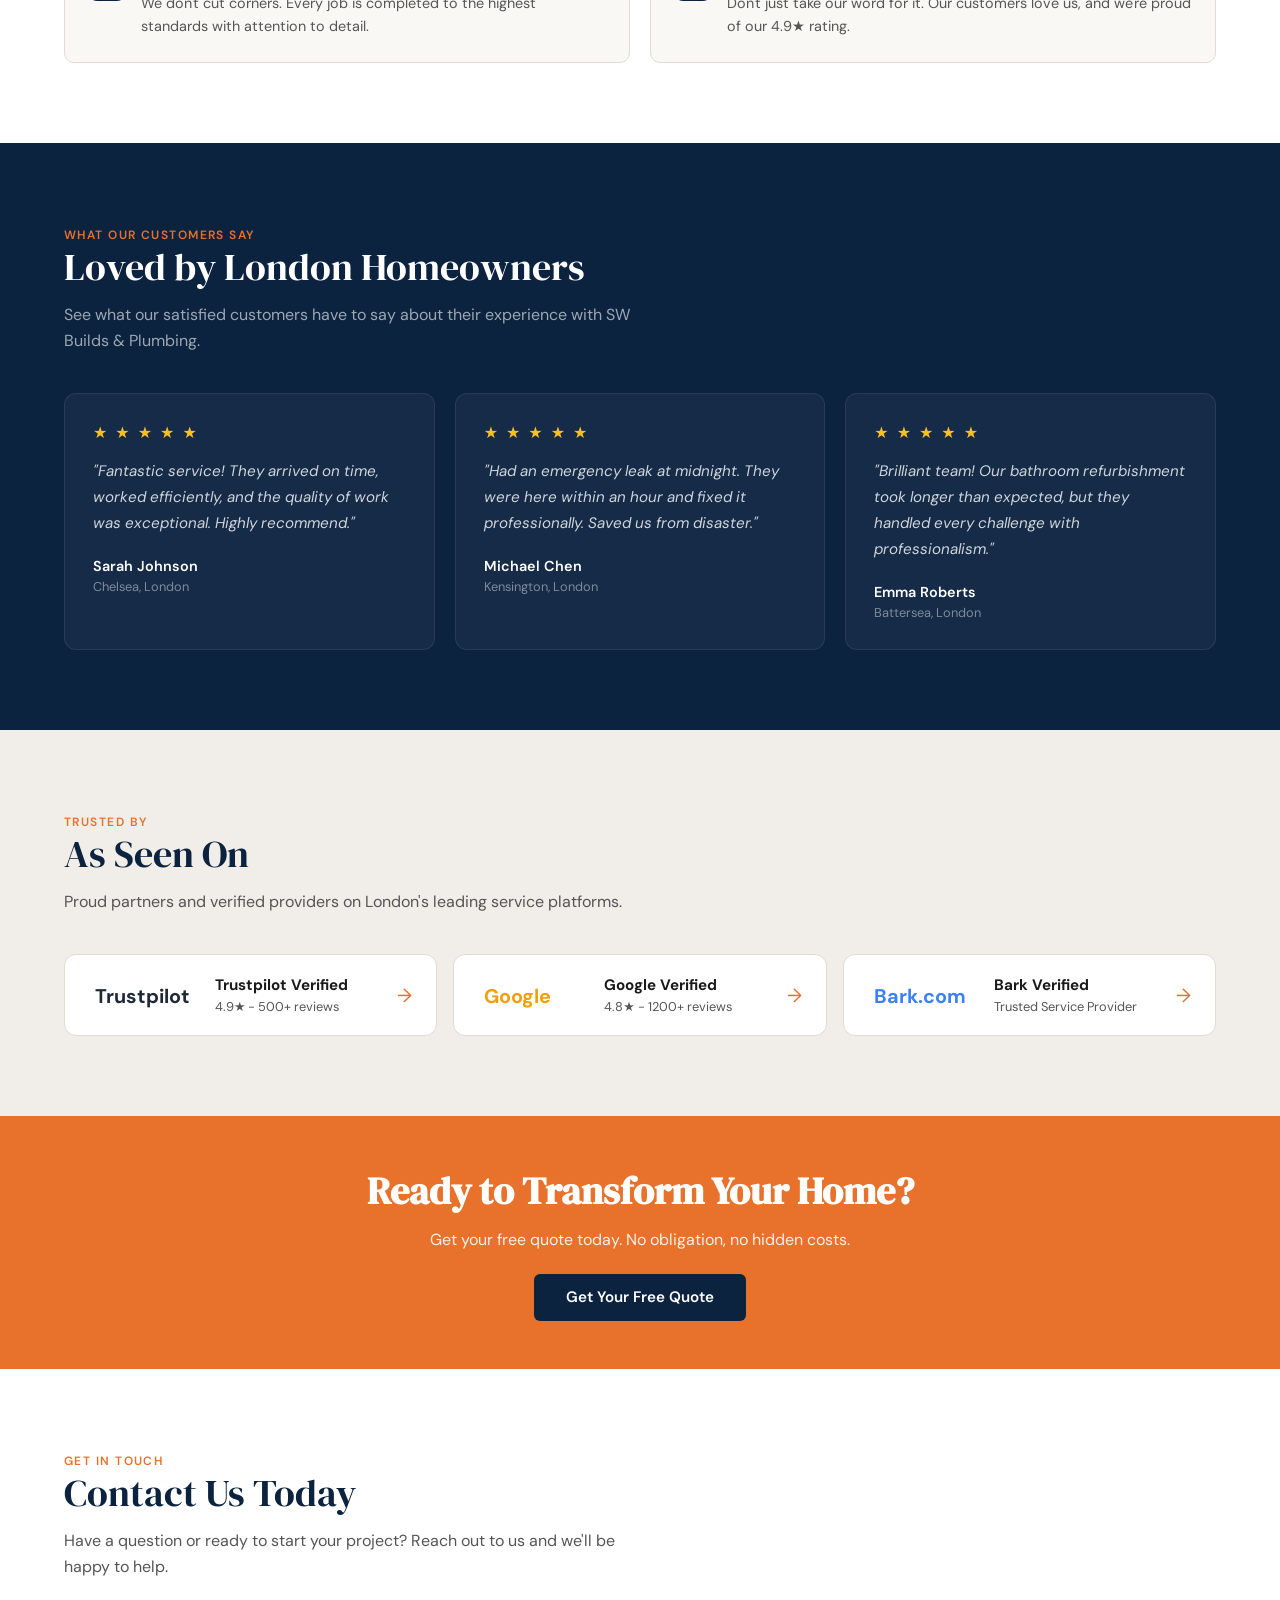
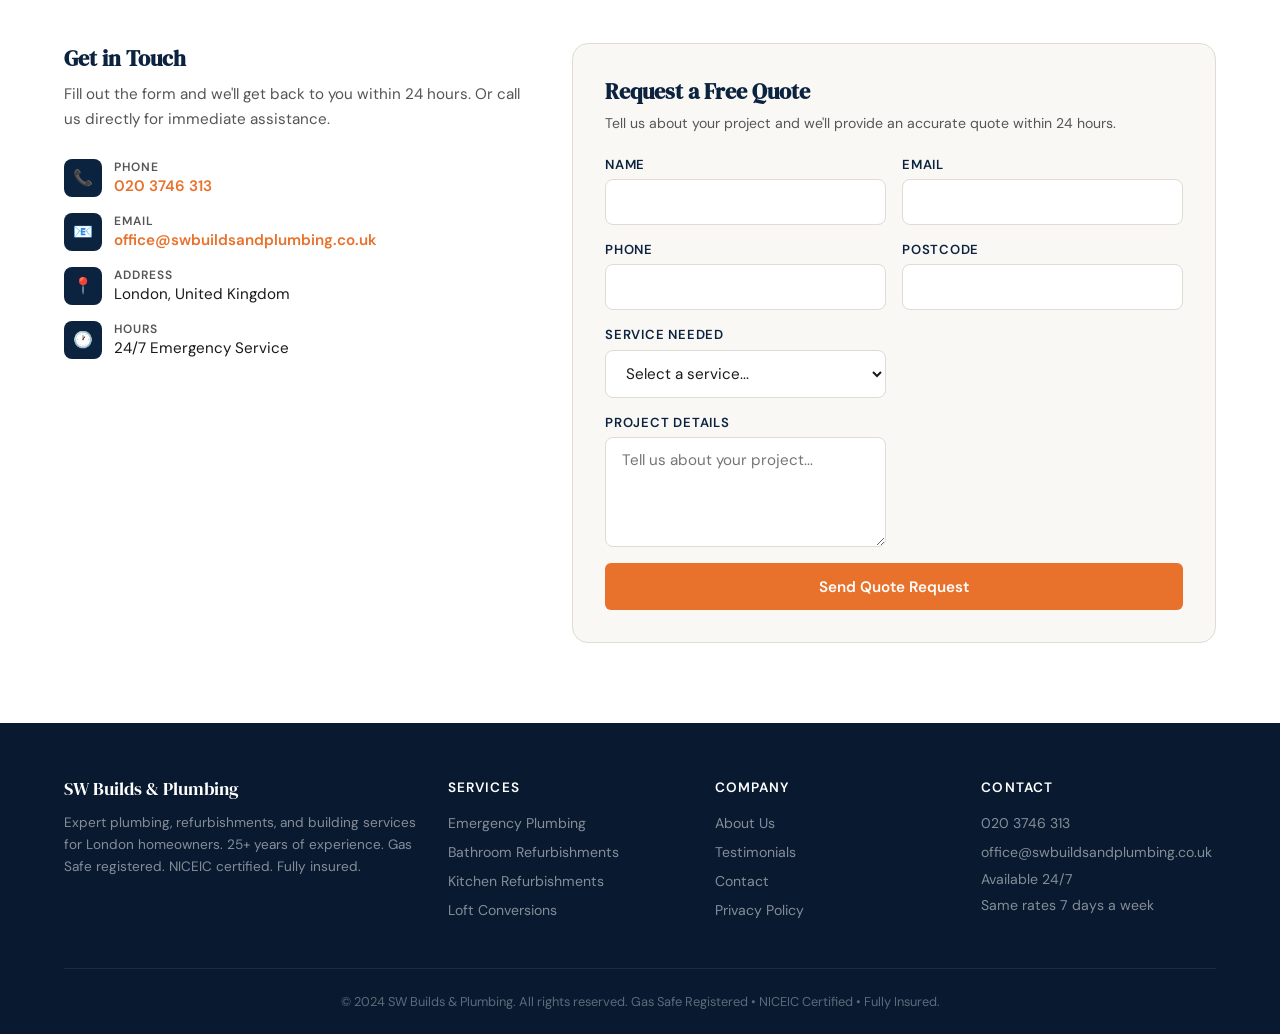
==== commit c6483cca: "Update all email references to office@swbuildsandplumbing.co.uk" ====
--- a/index.html
+++ b/index.html
@@ -699,7 +699,7 @@
       color: rgba(255,255,255,0.35);
     }
 
-    /* ��── Responsive ─── */
+    /* ─── Responsive ─── */
     @media (min-width: 768px) {
       .top-bar-badges { display: flex; }
       nav { display: block; }
@@ -1337,7 +1337,7 @@
               <div class="contact-detail-icon">📧</div>
               <div>
                 <strong>Email</strong>
-                <a href="mailto:info@swbuildsandplumbing.com" style="color: var(--orange); font-weight: 600;">info@swbuildsandplumbing.com</a>
+                <a href="mailto:office@swbuildsandplumbing.co.uk" style="color: var(--orange); font-weight: 600;">office@swbuildsandplumbing.co.uk</a>
               </div>
             </div>
             <div class="contact-detail-item">
@@ -1445,7 +1445,7 @@
           <h4>Contact</h4>
           <ul>
             <li><a href="tel:0203746313">020 3746 313</a></li>
-            <li><a href="mailto:info@swbuildsandplumbing.com">info@swbuildsandplumbing.com</a></li>
+            <li><a href="mailto:office@swbuildsandplumbing.co.uk">office@swbuildsandplumbing.co.uk</a></li>
             <li>Available 24/7</li>
             <li>Same rates 7 days a week</li>
           </ul>
@@ -1507,4 +1507,4 @@
     });
   </script>
 </body>
-</html>
+</html>
